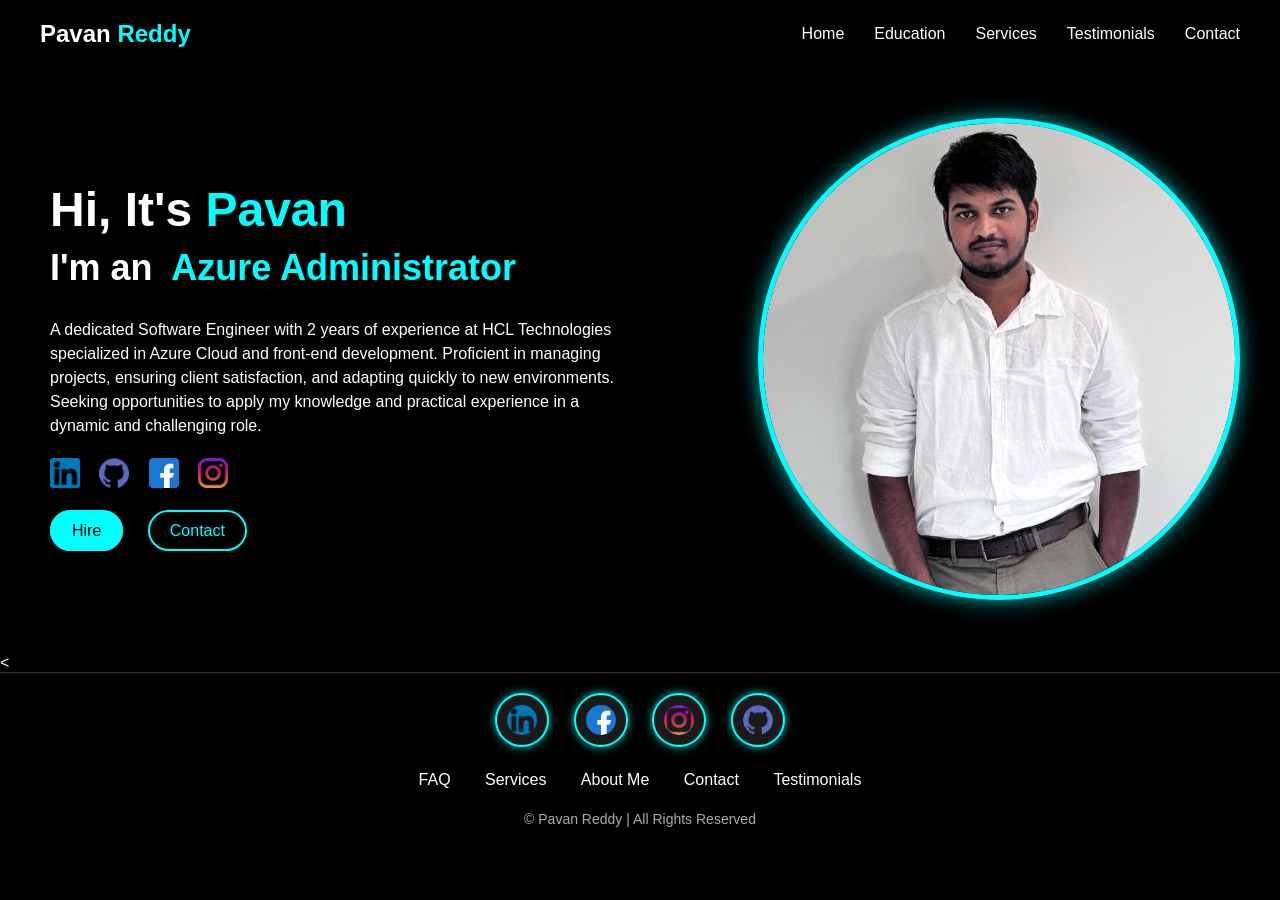
==== index.html @ 68ce3359 "index.html" ====
<!DOCTYPE html>
<html lang="en">
<head>
    <meta charset="UTF-8">
    <meta name="viewport" content="width=device-width, initial-scale=1.0">
    <title>Pavan Reddy's Portfolio</title>
    <link rel="stylesheet" href="styles.css">
</head>
<body>
    <header>
        <div class="logo">
            <h1>Pavan <span>Reddy</span></h1>
        </div>
        <nav>
            <ul>
                <li><a href="#" class="nav-link" data-target="home">Home</a></li>
                <li><a href="#" class="nav-link" data-target="education">Education</a></li>
                <li><a href="#" class="nav-link" data-target="services">Services</a></li>
                <li><a href="#" class="nav-link" data-target="testimonials">Testimonials</a></li>
                <li><a href="#" class="nav-link" data-target="contact">Contact</a></li>
            </ul>
        </nav>
    </header>

    <section id="home" class="section active">
        <div class="hero">
            <div class="content">
                <h1>Hi, It's <span>Pavan</span></h1>
                <h2>I'm an &nbsp;<span class="static-text">Azure Administrator</span><span class="typed-text"></span></h2>
                <p>A dedicated Software Engineer with 2 years of experience at HCL Technologies specialized in Azure Cloud and front-end development. 
                    Proficient in managing projects, ensuring client satisfaction, and adapting quickly to new environments. Seeking opportunities to apply my knowledge and practical experience in a dynamic and challenging role.</p>
                <div class="social-icons">
                    <a href="https://www.linkedin.com/in/pavan-reddy-5996662a0/" target="_blank"><img src="Icons/linkedin.png" alt="LinkedIn"></a>
                    <a href="https://github.com/pavanyeruva" target="_blank"><img src="Icons/github.png" alt="GitHub"></a>
                    <a href="#"><img src="Icons/facebook.png" alt="Facebook"></a>
                    <a href="#"><img src="Icons/instagram.png" alt="Instagram"></a>
                </div>
                <div class="buttons">
                    <a href="#" class="hire-btn">Hire</a>
                    <a href="#" class="contact-btn">Contact</a>
                </div>
            </div>
            <div class="profile-img">
                <img src="ProfilePic/1720093413829.jpg" alt="Profile">
            </div>
        </div>
    </section>

    <section id="education" class="section">
      <center><h2>Education</h2></center>
        <div class="timeline">
            <div class="timeline-item">
                <div class="timeline-content">
                    <h3>College</h3>
                <p>
                    Bachelor of Engineering in Computer Science. Graduated with a strong foundation in software development, algorithms, and data structures. Engaged in various projects that honed problem-solving skills and technical expertise.</p>
                    <span class="date">2021</span>
                </div>
            </div>
            <div class="timeline-item">
                <div class="timeline-content">
                    <h3>University</h3>
                    
                <p> 
                    Master of Information Systems. Currently pursuing advanced knowledge in information systems, data management, and business process modeling. Actively involved in projects related to business analysis and data-driven decision-making.
                    <span class="date">2023 - Present</span>
                </div>
            </div>
            <div class="timeline-item">
                <div class="timeline-content">
                    <h3>Internship at Conscierra</h3>
                <p>Business Analyst Intern. Gained hands-on experience in analyzing business processes, gathering requirements, and working on projects aimed at improving operational efficiency. Contributed to the development of actionable insights for business decision-making.</p>
                <span class="date">2024 - Present</span>
                </div>
            </div>
        </div>
    </section>

    
    <section id="services" class="section">
        <center><h2>Services</h2></center>
        <div class="services-grid">
            <div class="service-item">
                <h3>ICT Business Analyst</h3>
                <p>Proficient in Microsoft Power Platform, analyzing business processes, and implementing technology solutions to improve efficiency and productivity.</p>
            </div>
            <div class="service-item">
                <h3>Azure Administrator</h3>
                <p>Expertise in managing and maintaining Azure environments, ensuring security, availability, and performance of cloud resources.</p>
            </div>
            <div class="service-item">
                <h3>Microsoft 365 Administrator</h3>
                <p>Skilled in managing Microsoft 365 services, including Exchange, SharePoint, Teams, and security configurations.</p>
            </div>
            <div class="service-item">
                <h3>React JS</h3>
                <p>Experienced in building dynamic and responsive web applications using React JS, ensuring high performance and maintainability.</p>
            </div>
            
            <div class="service-item">
                <h3>Cybersecurity</h3>
                <p>Strong knowledge in cybersecurity practices, protecting systems and data from unauthorized access, attacks, and breaches.</p>
            </div>
            <div class="service-item">
                <h3>N-Able</h3>
                <p>Proficient in using N-Able for remote monitoring and management, ensuring optimal performance of IT infrastructure.</p>
            </div>
            <div class="service-item">
                <h3>Power Apps</h3>
                <p>Experienced in creating custom business applications with Power Apps, automating workflows, and enhancing productivity.</p>
            </div>
            <div class="service-item">
                <h3>RPA - Microsoft Power Automate</h3>
                <p>Specialized in automating repetitive tasks and processes using RPA tools, particularly Microsoft Power Automate.</p>
            </div>
        </div>
    </section>

    <section id="testimonials" class="section">
        <center><h2>Testimonials</h2></center>
        <div class="testimonials-grid">
            <div class="testimonial-item">
                <div class="testimonial-image">
                    <img src="TestimonialPics/Th.avif" alt="Thomas">
                </div>
                <h3>Thomas</h3>
                <p>★★★★★</p>
                <p>"Had a Great time working with you."</p>
            </div>
            <div class="testimonial-item">
                <div class="testimonial-image">
                    <img src="TestimonialPics/julia.avif" alt="Julia">
                </div>
                <h3>Julia</h3>
                <p>★★★★</p>
                <p>"All the best. Hope you will achieve all your dreams. "</p>
            </div>
            <div class="testimonial-item">
                <div class="testimonial-image">
                    <img src="TestimonialPics/Jane.jpg" alt="Jane">
                </div>
                <h3>Jane</h3>
                <p>★★★★★</p>
                <p>"Pleasure to work with you."</p>
            </div>
        </div>
    </section>
    

    <<section id="contact" class="section">
        <h2>Contact <span>Me</span></h2>
        <div class="contact-form">
            <form action="#" method="post">
                <div class="form-group">
                    <input type="text" name="name" placeholder="Full Name" required>
                </div>
                <div class="form-group">
                    <input type="email" name="email" placeholder="Email" required>
                </div>
                <div class="form-group">
                    <input type="tel" name="phone" placeholder="Phone Number" required>
                </div>
                <div class="form-group">
                    <input type="text" name="subject" placeholder="Subject" required>
                </div>
                <div class="form-group full-width">
                    <textarea name="message" placeholder="Your Message" required></textarea>
                </div>
                <div class="form-group">
                    <button type="submit" class="send-btn">Send Message</button>
                </div>
            </form>
        </div>
    </section>
    

    

    <script src="script.js"></script>
</body>
<footer>
    <div class="footer-social">
        <a href="https://www.linkedin.com/in/pavan-reddy-5996662a0/" target="_blank" rel="noopener noreferrer">
            <img src="Icons/linkedin.png" alt="LinkedIn">
        </a>
        <a href="#">
            <img src="Icons/facebook.png" alt="Facebook">
        </a>
        <a href="#">
            <img src="Icons/instagram.png" alt="Instagram">
        </a>
        <a href="#">
            <img src="Icons/github.png" alt="GitHub">
        </a>
    </div>
    <div class="footer-nav">
        <a href="#">FAQ</a>
        <a href="#">Services</a>
        <a href="#">About Me</a>
        <a href="#">Contact</a>
        <a href="#">Testimonials</a>
    </div>
    <div class="footer-copy">
        <p>&copy; Pavan Reddy | All Rights Reserved</p>
    </div>
</footer>

</html>
---- styles.css ----
body {
    margin: 0;
    font-family: Arial, sans-serif;
    background-color: #000;
    color: #fff;
}

header {
    display: flex;
    justify-content: space-between;
    align-items: center;
    padding: 20px 40px;
    background-color: #000;
}

.logo h1 {
    margin: 0;
    font-size: 24px;
    color: #fff;
}

.logo h1 span {
    color: #00FFFF; /* Light cyan color */
}

nav ul {
    list-style-type: none;
    margin: 0;
    padding: 0;
    display: flex;
}

nav ul li {
    margin-left: 30px;
}

nav ul li a {
    color: #fff;
    text-decoration: none;
    font-size: 16px;
    transition: color 0.3s ease;
}

nav ul li a:hover {
    color: #00FFFF; /* Light cyan color for hover states */
}

/* Hero Section */

.hero {
    display: flex;
    justify-content: space-between;
    align-items: center;
    padding: 50px;
}

.content {
    max-width: 50%;
}

h1 {
    font-size: 48px;
    margin: 0;
}

h1 span {
    color: #00FFFF; /* Light cyan color */
}

h2 {
    font-size: 36px;
    margin-top: 10px;
}

h2 span {
    color: #00FFFF; /* Light cyan color */
}

p {
    font-size: 16px;
    margin-top: 20px;
    line-height: 1.5;
}

.social-icons {
    margin-top: 20px;
}

.social-icons a {
    margin-right: 15px;
}

.social-icons img {
    width: 30px;
    height: 30px;
    transition: transform 0.3s ease;
}

.social-icons img:hover {
    transform: scale(1.2);
}

.buttons {
    margin-top: 30px;
}

.hire-btn, .contact-btn {
    text-decoration: none;
    padding: 10px 20px;
    border: 2px solid #00FFFF;
    border-radius: 30px;
    font-size: 16px;
    transition: all 0.3s ease;
}

.hire-btn {
    background-color: #00FFFF;
    color: #000;
    margin-right: 20px;
}

.hire-btn:hover {
    background-color: #00BFFF;
}

.contact-btn {
    background-color: transparent;
    color: #00FFFF;
}

.contact-btn:hover {
    background-color: #00FFFF;
    color: #000;
}

.profile-img {
    max-width: 40%;
    position: relative;
}

.profile-img img {
    border-radius: 50%;
    border: 5px solid #00FFFF;
    width: 100%;
    height: auto;
    box-shadow: 0 0 20px rgba(0, 255, 255, 0.7);
}

/* Section Visibility */
.section {
    display: none;
}

.section.active {
    display: block;
}

/* Timeline CSS (For Education Section) */

.education {
    padding: 50px;
    text-align: center;
}

.education h2 {
    font-size: 48px;
    margin-bottom: 50px;
    position: relative;
}

.timeline {
    position: relative;
    margin: 0 auto;
    padding: 0;
    list-style: none;
    max-width: 600px;
}

.timeline:before {
    content: '';
    position: absolute;
    top: 0;
    bottom: 0;
    width: 4px;
    background: #00FFFF; /* Light cyan line */
    left: 50%;
    margin-left: -2px;
}

.timeline-item {
    position: relative;
    margin: 0 0 50px;
}

.timeline-item:before {
    content: '';
    position: absolute;
    left: 50%;
    width: 20px;
    height: 20px;
    background: #00FFFF;
    border-radius: 50%;
    margin-left: -10px;
}

.timeline-content {
    padding: 20px;
    background: #1a1a1a;
    border-radius: 8px;
    position: relative;
    width: 45%;
    box-shadow: 0 0 10px rgba(0, 255, 255, 0.7);
}

.timeline-content:before {
    content: '';
    position: absolute;
    top: 20px;
    width: 0;
    height: 0;
    border-style: solid;
    border-width: 10px 10px 10px 0;
    border-color: transparent #1a1a1a transparent transparent;
    left: 100%;
}

.timeline-item:nth-child(odd) .timeline-content {
    left: 0;
}

.timeline-item:nth-child(even) .timeline-content {
    left: 55%;
}

.timeline-item:nth-child(even) .timeline-content:before {
    left: -10px;
    border-width: 10px 0 10px 10px;
    border-color: transparent transparent transparent #1a1a1a;
}

.timeline-content h3 {
    margin-top: 0;
    color: #00FFFF;
}

.timeline-content p {
    margin-bottom: 0;
    color: #fff;
}

.timeline-content .date {
    font-size: 14px;
    color: #aaa;
    margin-top: 10px;
    display: block;
}
/* Timeline CSS (For Education Section) */

.education {
    padding: 50px;
    text-align: center;
}

.education h2 {
    font-size: 48px;
    margin-bottom: 50px;
    position: relative;
}

.timeline {
    position: relative;
    margin: 0 auto;
    padding: 0;
    list-style: none;
    max-width: 600px;
}

.timeline:before {
    content: '';
    position: absolute;
    top: 0;
    bottom: 0;
    width: 4px;
    background: #00FFFF; /* Light cyan line */
    left: 50%;
    margin-left: -2px;
}

.timeline-item {
    position: relative;
    margin: 0 0 50px;
}

.timeline-item:before {
    content: '';
    position: absolute;
    left: 50%;
    width: 20px;
    height: 20px;
    background: #00FFFF;
    border-radius: 50%;
    margin-left: -10px;
}

.timeline-content {
    padding: 20px;
    background: #1a1a1a;
    border-radius: 8px;
    position: relative;
    width: 45%;
    box-shadow: 0 0 10px rgba(0, 255, 255, 0.7);
    transition: all 0.3s ease;
}

.timeline-content:before {
    content: '';
    position: absolute;
    top: 20px;
    width: 0;
    height: 0;
    border-style: solid;
    border-width: 10px 10px 10px 0;
    border-color: transparent #1a1a1a transparent transparent;
    left: 100%;
}

.timeline-item:nth-child(odd) .timeline-content {
    left: 0;
}

.timeline-item:nth-child(even) .timeline-content {
    left: 55%;
}

.timeline-item:nth-child(even) .timeline-content:before {
    left: -10px;
    border-width: 10px 0 10px 10px;
    border-color: transparent transparent transparent #1a1a1a;
}

.timeline-content h3 {
    margin-top: 0;
    color: #00FFFF;
}

.timeline-content p {
    margin-bottom: 0;
    color: #fff;
}

.timeline-content .date {
    font-size: 14px;
    color: #aaa;
    margin-top: 10px;
    display: block;
}

/* Hover Effect */
.timeline-content:hover {
    background: #2a2a2a;
    box-shadow: 0 0 20px rgba(0, 255, 255, 1), 0 0 30px rgba(0, 255, 255, 0.7);
    transform: translateY(-5px);
}

.timeline-content:hover h3 {
    color: #00BFFF;
}

.timeline-content:hover p {
    color: #ddd;
}

.timeline-content:hover .date {
    color: #fff;
}
/* Services Section */

.services-grid {
    display: grid;
    grid-template-columns: repeat(auto-fit, minmax(300px, 1fr));
    gap: 20px;
    padding: 50px;
    text-align: center;
}

.service-item {
    background: #00FFFF; /* Light cyan color */
    padding: 20px;
    border-radius: 8px;
    transition: background 0.3s ease, color 0.3s ease;
    box-shadow: 0 0 10px rgba(0, 255, 255, 0.7);
}

.service-item h3 {
    margin-top: 0;
    color: #000;
}

.service-item p {
    color: #000;
}

.service-item:hover {
    background: #fff;
    color: #000;
    box-shadow: 0 0 20px rgba(255, 255, 255, 1);
}

.service-item:hover h3, 
.service-item:hover p {
    color: #000;
}
/* Testimonials Section */

.testimonials-grid {
    display: grid;
    grid-template-columns: repeat(auto-fit, minmax(300px, 1fr));
    gap: 20px;
    padding: 50px;
    text-align: center;
}

.testimonial-item {
    background: #1a1a1a;
    padding: 30px;
    border-radius: 10px;
    transition: all 0.3s ease;
    box-shadow: 0 0 10px rgba(0, 255, 255, 0.7);
}

.testimonial-item:hover {
    box-shadow: 0 0 20px rgba(0, 255, 255, 1);
    transform: translateY(-5px);
    border: 2px solid #00FFFF;
}

.testimonial-image {
    margin-bottom: 20px;
    border-radius: 50%;
    overflow: hidden;
    width: 100px;
    height: 100px;
    margin-left: auto;
    margin-right: auto;
    border: 5px solid #00FFFF;
    box-shadow: 0 0 10px rgba(0, 255, 255, 0.7);
}

.testimonial-image img {
    width: 100%;
    height: auto;
    display: block;
    border-radius: 50%;
}

.testimonial-item h3 {
    margin-top: 10px;
    margin-bottom: 10px;
    color: #fff;
}

.testimonial-item p {
    color: #aaa;
    margin-bottom: 0;
}

.testimonial-item p:first-of-type {
    font-size: 24px;
    color: #FFD700;
    margin: 10px 0;
}
/* Contact Section */

#contact {
    padding: 50px;
    text-align: center;
}

#contact h2 {
    font-size: 48px;
    margin-bottom: 40px;
    color: #fff;
}

#contact h2 span {
    color: #00FFFF; /* Light cyan color */
}

.contact-form {
    max-width: 800px;
    margin: 0 auto;
}

.form-group {
    margin-bottom: 20px;
}

.form-group input,
.form-group textarea {
    width: 100%;
    padding: 15px;
    border: 2px solid #00FFFF;
    border-radius: 8px;
    background: #000;
    color: #fff;
    font-size: 16px;
    outline: none;
    transition: all 0.3s ease;
}

.form-group input::placeholder,
.form-group textarea::placeholder {
    color: #aaa;
}

.form-group input:focus,
.form-group textarea:focus {
    border-color: #00BFFF; /* Slightly darker cyan on focus */
    box-shadow: 0 0 10px rgba(0, 191, 255, 0.7);
}

.form-group.full-width textarea {
    height: 150px;
    resize: none;
}

.send-btn {
    padding: 15px 30px;
    background: #00FFFF;
    border: none;
    border-radius: 30px;
    color: #000;
    font-size: 18px;
    cursor: pointer;
    transition: all 0.3s ease;
    box-shadow: 0 0 10px rgba(0, 255, 255, 0.7);
}

.send-btn:hover {
    background: #00BFFF;
    box-shadow: 0 0 20px rgba(0, 191, 255, 1);
}
/* Footer Section */

footer {
    background-color: #000;
    padding: 20px;
    text-align: center;
    color: #fff;
    border-top: 1px solid #333;
}

.footer-social {
    margin-bottom: 20px;
}

.footer-social a {
    margin: 0 10px;
    display: inline-block;
    transition: transform 0.3s ease;
}

.footer-social a img {
    width: 30px;
    height: 30px;
    border-radius: 50%;
    background-color: #1a1a1a;
    padding: 10px;
    border: 2px solid #00FFFF;
    box-shadow: 0 0 10px rgba(0, 255, 255, 0.7);
    transition: background-color 0.3s ease, box-shadow 0.3s ease;
}

.footer-social a:hover img {
    transform: scale(1.1);
    background-color: #00FFFF;
    box-shadow: 0 0 20px rgba(0, 255, 255, 1);
}

.footer-nav {
    margin-bottom: 20px;
}

.footer-nav a {
    margin: 0 15px;
    color: #fff;
    text-decoration: none;
    font-size: 16px;
    transition: color 0.3s ease;
}

.footer-nav a:hover {
    color: #00FFFF;
}

.footer-copy p {
    margin: 0;
    font-size: 14px;
    color: #aaa;
}
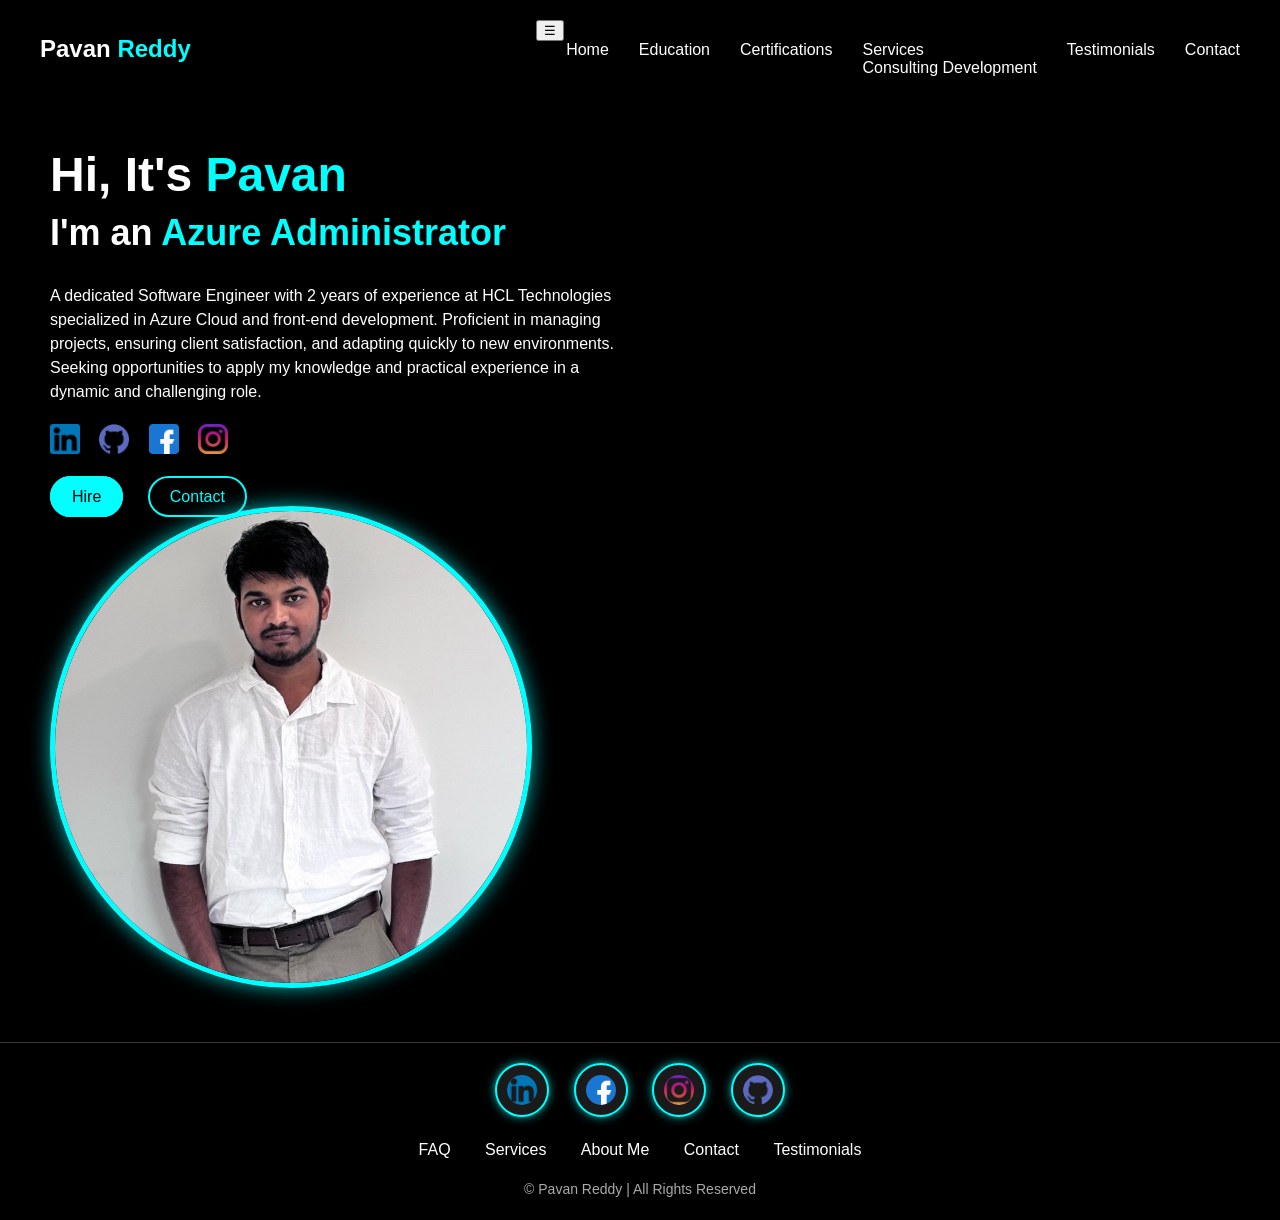
==== commit 341686a5: "index.html" ====
--- a/index.html
+++ b/index.html
@@ -3,80 +3,132 @@
 <head>
     <meta charset="UTF-8">
     <meta name="viewport" content="width=device-width, initial-scale=1.0">
+    <meta name="description" content="Portfolio of Pavan Reddy, an Azure Administrator with expertise in cloud and front-end development.">
+<meta name="keywords" content="Azure Administrator, Software Engineer, Portfolio, Front-end Development">
+
     <title>Pavan Reddy's Portfolio</title>
     <link rel="stylesheet" href="styles.css">
 </head>
+
+    <!-- Header Section -->
+<header>
+    <div class="logo">
+        <h1>Pavan <span>Reddy</span></h1>
+    </div>
+    <nav>
+        <button class="navbar-toggler">☰</button> <!-- Hamburger icon for mobile -->
+        <ul class="nav-list">
+            <li><a href="#home">Home</a></li>
+            <li class="dropdown">
+                <a href="#education" class="dropbtn">Education</a>
+            </li>
+            <li><a href="#certifications">Certifications</a></li>
+
+            <li class="dropdown">
+                <a href="#services" class="dropbtn">Services</a>
+                <div class="dropdown-content">
+                    <a href="#consulting">Consulting</a>
+                    <a href="#development">Development</a>
+                </div>
+            </li>
+            <li><a href="#testimonials">Testimonials</a></li>
+            <li><a href="#contact">Contact</a></li>
+        </ul>
+    </nav>
+</header>
+
 <body>
-    <header>
-        <div class="logo">
-            <h1>Pavan <span>Reddy</span></h1>
-        </div>
-        <nav>
-            <ul>
-                <li><a href="#" class="nav-link" data-target="home">Home</a></li>
-                <li><a href="#" class="nav-link" data-target="education">Education</a></li>
-                <li><a href="#" class="nav-link" data-target="services">Services</a></li>
-                <li><a href="#" class="nav-link" data-target="testimonials">Testimonials</a></li>
-                <li><a href="#" class="nav-link" data-target="contact">Contact</a></li>
-            </ul>
-        </nav>
-    </header>
-
-    <section id="home" class="section active">
-        <div class="hero">
-            <div class="content">
-                <h1>Hi, It's <span>Pavan</span></h1>
-                <h2>I'm an &nbsp;<span class="static-text">Azure Administrator</span><span class="typed-text"></span></h2>
-                <p>A dedicated Software Engineer with 2 years of experience at HCL Technologies specialized in Azure Cloud and front-end development. 
-                    Proficient in managing projects, ensuring client satisfaction, and adapting quickly to new environments. Seeking opportunities to apply my knowledge and practical experience in a dynamic and challenging role.</p>
-                <div class="social-icons">
-                    <a href="https://www.linkedin.com/in/pavan-reddy-5996662a0/" target="_blank"><img src="Icons/linkedin.png" alt="LinkedIn"></a>
-                    <a href="https://github.com/pavanyeruva" target="_blank"><img src="Icons/github.png" alt="GitHub"></a>
-                    <a href="#"><img src="Icons/facebook.png" alt="Facebook"></a>
-                    <a href="#"><img src="Icons/instagram.png" alt="Instagram"></a>
-                </div>
-                <div class="buttons">
-                    <a href="#" class="hire-btn">Hire</a>
-                    <a href="#" class="contact-btn">Contact</a>
-                </div>
-            </div>
-            <div class="profile-img">
-                <img src="ProfilePic/1720093413829.jpg" alt="Profile">
-            </div>
-        </div>
-    </section>
-
-    <section id="education" class="section">
-      <center><h2>Education</h2></center>
+    <!-- Hero Section -->
+    <section id="home" class="section active hero">
+        <div class="content">
+            <h1>Hi, It's <span>Pavan</span></h1>
+            <h2>I'm an&nbsp;<span class="static-text">Azure Administrator</span><span class="typed-text"></span></h2>
+            <p>A dedicated Software Engineer with 2 years of experience at HCL Technologies specialized in Azure Cloud and front-end development. 
+               Proficient in managing projects, ensuring client satisfaction, and adapting quickly to new environments. Seeking opportunities to apply my knowledge and practical experience in a dynamic and challenging role.
+            </p>
+            <div class="social-icons">
+                <a href="https://www.linkedin.com/in/pavan-reddy-5996662a0/" target="_blank"><img src="Icons/linkedin.png" alt="LinkedIn"></a>
+                <a href="https://github.com/pavanyeruva" target="_blank"><img src="Icons/github.png" alt="GitHub"></a>
+                <a href="#"><img src="Icons/facebook.png" alt="Facebook"></a>
+                <a href="#"><img src="Icons/instagram.png" alt="Instagram"></a>
+            </div>
+            <div class="buttons">
+                <a href="#" class="hire-btn">Hire</a>
+                <a href="#contact" class="contact-btn">Contact</a>
+            </div>
+        </div>
+        <div class="profile-img">
+            <img src="ProfilePic/1720093413829.jpg" alt="Profile Picture of Pavan Reddy">
+        </div>
+    </section>
+
+
+<!-- Education Section -->
+<section id="education" class="section">
+    <div class="container">
+        <h2 class="section-title">Education</h2>
         <div class="timeline">
             <div class="timeline-item">
+                <div class="timeline-icon"></div>
                 <div class="timeline-content">
                     <h3>College</h3>
-                <p>
-                    Bachelor of Engineering in Computer Science. Graduated with a strong foundation in software development, algorithms, and data structures. Engaged in various projects that honed problem-solving skills and technical expertise.</p>
+                    <p>Bachelor of Engineering in Computer Science. Graduated with a strong foundation in software development, algorithms, and data structures. Engaged in various projects that honed problem-solving skills and technical expertise.</p>
                     <span class="date">2021</span>
                 </div>
             </div>
             <div class="timeline-item">
+                <div class="timeline-icon"></div>
                 <div class="timeline-content">
                     <h3>University</h3>
-                    
-                <p> 
-                    Master of Information Systems. Currently pursuing advanced knowledge in information systems, data management, and business process modeling. Actively involved in projects related to business analysis and data-driven decision-making.
+                    <p>Master of Information Systems. Currently pursuing advanced knowledge in information systems, data management, and business process modeling. Actively involved in projects related to business analysis and data-driven decision-making.</p>
                     <span class="date">2023 - Present</span>
                 </div>
             </div>
             <div class="timeline-item">
+                <div class="timeline-icon"></div>
                 <div class="timeline-content">
                     <h3>Internship at Conscierra</h3>
-                <p>Business Analyst Intern. Gained hands-on experience in analyzing business processes, gathering requirements, and working on projects aimed at improving operational efficiency. Contributed to the development of actionable insights for business decision-making.</p>
-                <span class="date">2024 - Present</span>
-                </div>
-            </div>
-        </div>
-    </section>
-
-    
+                    <p>Business Analyst Intern. Gained hands-on experience in analyzing business processes, gathering requirements, and working on projects aimed at improving operational efficiency. Contributed to the development of actionable insights for business decision-making.</p>
+                    <span class="date">2024 - Present</span>
+                </div>
+            </div>
+        </div>
+    </div>
+</section>
+
+    <!-- Certifications Section -->
+<section id="certifications" class="section">
+    <div class="container">
+        <h2 class="section-title">Certifications</h2>
+        <div class="certifications-grid">
+            <div class="certification-item">
+                <h3>AWS Fundamentals</h3>
+                <p>Completed in 2020. A comprehensive understanding of AWS services, cloud architecture, and deployment.</p>
+            </div>
+            <div class="certification-item">
+                <h3>Responsive Web Design</h3>
+                <p>Certified by freeCodeCamp. Gained skills in creating responsive and mobile-first web applications. <a href="https://www.freecodecamp.org/certification/pavan/responsive-web-design" target="_blank">View Certificate</a></p>
+
+            </div>
+            <div class="certification-item">
+                <h3>Introduction to Microsoft Azure Cloud Services</h3>
+                <p>Certified by Microsoft. Acquired knowledge of Azure cloud services and deployment strategies.</p>
+            </div>
+            <div class="certification-item">
+                <h3>Introduction to Microsoft Power Platform</h3>
+                <p>Completed on Coursera. Learned the fundamentals of Power Platform, including Power Apps and Power Automate.</p>
+            </div>
+            <div class="certification-item">
+                <h3>Cybersecurity Course</h3>
+                <p>Ongoing. Aiming to enhance skills in protecting systems and data from security threats.</p>
+            </div>
+        </div>
+    </div>
+</section>
+
+
+
+    <!-- Services Section -->
     <section id="services" class="section">
         <center><h2>Services</h2></center>
         <div class="services-grid">
@@ -96,7 +148,6 @@
                 <h3>React JS</h3>
                 <p>Experienced in building dynamic and responsive web applications using React JS, ensuring high performance and maintainability.</p>
             </div>
-            
             <div class="service-item">
                 <h3>Cybersecurity</h3>
                 <p>Strong knowledge in cybersecurity practices, protecting systems and data from unauthorized access, attacks, and breaches.</p>
@@ -116,12 +167,13 @@
         </div>
     </section>
 
+    <!-- Testimonials Section -->
     <section id="testimonials" class="section">
         <center><h2>Testimonials</h2></center>
         <div class="testimonials-grid">
             <div class="testimonial-item">
                 <div class="testimonial-image">
-                    <img src="TestimonialPics/Th.avif" alt="Thomas">
+                    <img src="Testimonials/Th.avif" alt="Testimonial from Thomas">
                 </div>
                 <h3>Thomas</h3>
                 <p>★★★★★</p>
@@ -129,15 +181,15 @@
             </div>
             <div class="testimonial-item">
                 <div class="testimonial-image">
-                    <img src="TestimonialPics/julia.avif" alt="Julia">
+                    <img src="Testimonials/julia.avif" alt="Testimonial from Julia">
                 </div>
                 <h3>Julia</h3>
                 <p>★★★★</p>
-                <p>"All the best. Hope you will achieve all your dreams. "</p>
+                <p>"All the best. Hope you will achieve all your dreams."</p>
             </div>
             <div class="testimonial-item">
                 <div class="testimonial-image">
-                    <img src="TestimonialPics/Jane.jpg" alt="Jane">
+                    <img src="Testimonials/Jane.jpg" alt="Testimonial from Jane">
                 </div>
                 <h3>Jane</h3>
                 <p>★★★★★</p>
@@ -145,64 +197,87 @@
             </div>
         </div>
     </section>
-    
-
-    <<section id="contact" class="section">
-        <h2>Contact <span>Me</span></h2>
-        <div class="contact-form">
-            <form action="#" method="post">
-                <div class="form-group">
-                    <input type="text" name="name" placeholder="Full Name" required>
-                </div>
-                <div class="form-group">
-                    <input type="email" name="email" placeholder="Email" required>
-                </div>
-                <div class="form-group">
-                    <input type="tel" name="phone" placeholder="Phone Number" required>
-                </div>
-                <div class="form-group">
-                    <input type="text" name="subject" placeholder="Subject" required>
-                </div>
-                <div class="form-group full-width">
-                    <textarea name="message" placeholder="Your Message" required></textarea>
-                </div>
-                <div class="form-group">
-                    <button type="submit" class="send-btn">Send Message</button>
-                </div>
-            </form>
-        </div>
-    </section>
-    
-
-    
+
+    <!-- Mentor Section -->
+<section id="mentor" class="section">
+    <div class="container">
+        <h2 class="section-title">Mentor Appreciation</h2>
+        <div class="mentor-content">
+            <div class="mentor-img">
+                <img src="Testimonials/Image.jpg" alt="Picture of Pavan Reddy and Van">
+            </div>
+            <div class="mentor-text">
+                <p>Working under Van's guidance has been an incredible experience. His wisdom, leadership, and unwavering support have been pivotal in shaping my journey. Van has not only been a mentor but a true inspiration, constantly encouraging me to strive for excellence. I'm grateful for his guidance and the invaluable lessons he has imparted, which will stay with me throughout my career.</p>
+            </div>
+        </div>
+    </div>
+</section>
+
+
+     <!-- Contact Section -->
+     <section id="contact" class="section">
+        <div class="container">
+            <h2>Contact <span>Me</span></h2>
+            <div class="contact-form">
+                <form action="#" method="post">
+                    <div class="input-group">
+                        <input type="text" name="name" id="name" aria-label="Full Name" required>
+
+                        <label for="name">Full Name</label>
+                    </div>
+                    <div class="input-group">
+                        <input type="email" name="email" id="email" required>
+                        <label for="email">Email</label>
+                    </div>
+                    <div class="input-group">
+                        <input type="tel" name="phone" id="phone" required>
+                        <label for="phone">Phone Number</label>
+                    </div>
+                    <div class="input-group">
+                        <input type="text" name="subject" id="subject" required>
+                        <label for="subject">Subject</label>
+                    </div>
+                    <div class="input-group full-width">
+                        <textarea name="message" id="message" required></textarea>
+                        <label for="message">Your Message</label>
+                    </div>
+                    <div class="btn-wrapper">
+                        <button type="submit" class="send-btn">Send Message</button>
+                    </div>
+                </form>
+            </div>
+        </div>
+    </section>
+
+
+    <!-- Footer Section -->
+    <footer>
+        <div class="footer-social">
+            <a href="https://www.linkedin.com/in/pavan-reddy-5996662a0/" target="_blank" rel="noopener noreferrer">
+                <img src="Icons/linkedin.png" alt="LinkedIn">
+            </a>
+            <a href="#">
+                <img src="Icons/facebook.png" alt="Facebook">
+            </a>
+            <a href="#">
+                <img src="Icons/instagram.png" alt="Instagram">
+            </a>
+            <a href="#">
+                <img src="Icons/github.png" alt="GitHub">
+            </a>
+        </div>
+        <div class="footer-nav">
+            <a href="#">FAQ</a>
+            <a href="#services">Services</a>
+            <a href="#home">About Me</a>
+            <a href="#contact">Contact</a>
+            <a href="#testimonials">Testimonials</a>
+        </div>
+        <div class="footer-copy">
+            <p>&copy; Pavan Reddy | All Rights Reserved</p>
+        </div>
+    </footer>
 
     <script src="script.js"></script>
 </body>
-<footer>
-    <div class="footer-social">
-        <a href="https://www.linkedin.com/in/pavan-reddy-5996662a0/" target="_blank" rel="noopener noreferrer">
-            <img src="Icons/linkedin.png" alt="LinkedIn">
-        </a>
-        <a href="#">
-            <img src="Icons/facebook.png" alt="Facebook">
-        </a>
-        <a href="#">
-            <img src="Icons/instagram.png" alt="Instagram">
-        </a>
-        <a href="#">
-            <img src="Icons/github.png" alt="GitHub">
-        </a>
-    </div>
-    <div class="footer-nav">
-        <a href="#">FAQ</a>
-        <a href="#">Services</a>
-        <a href="#">About Me</a>
-        <a href="#">Contact</a>
-        <a href="#">Testimonials</a>
-    </div>
-    <div class="footer-copy">
-        <p>&copy; Pavan Reddy | All Rights Reserved</p>
-    </div>
-</footer>
-
 </html>
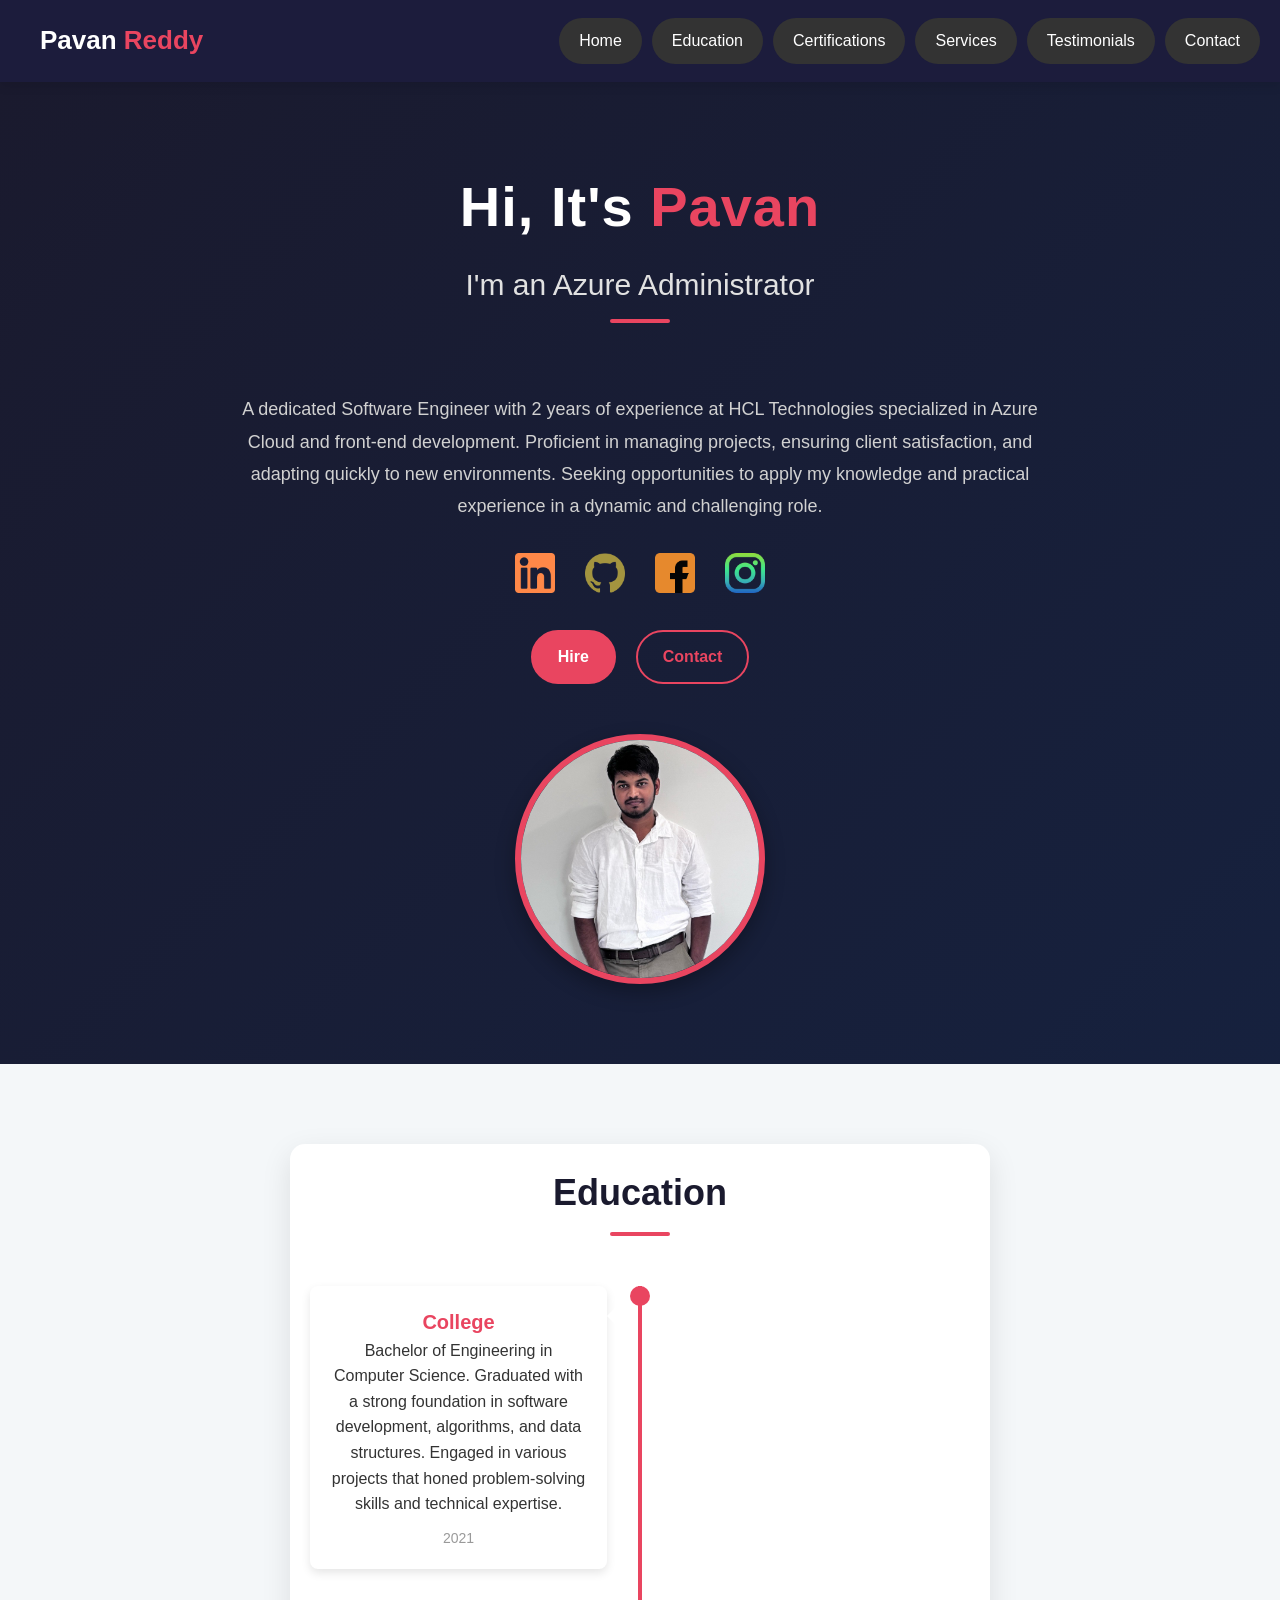
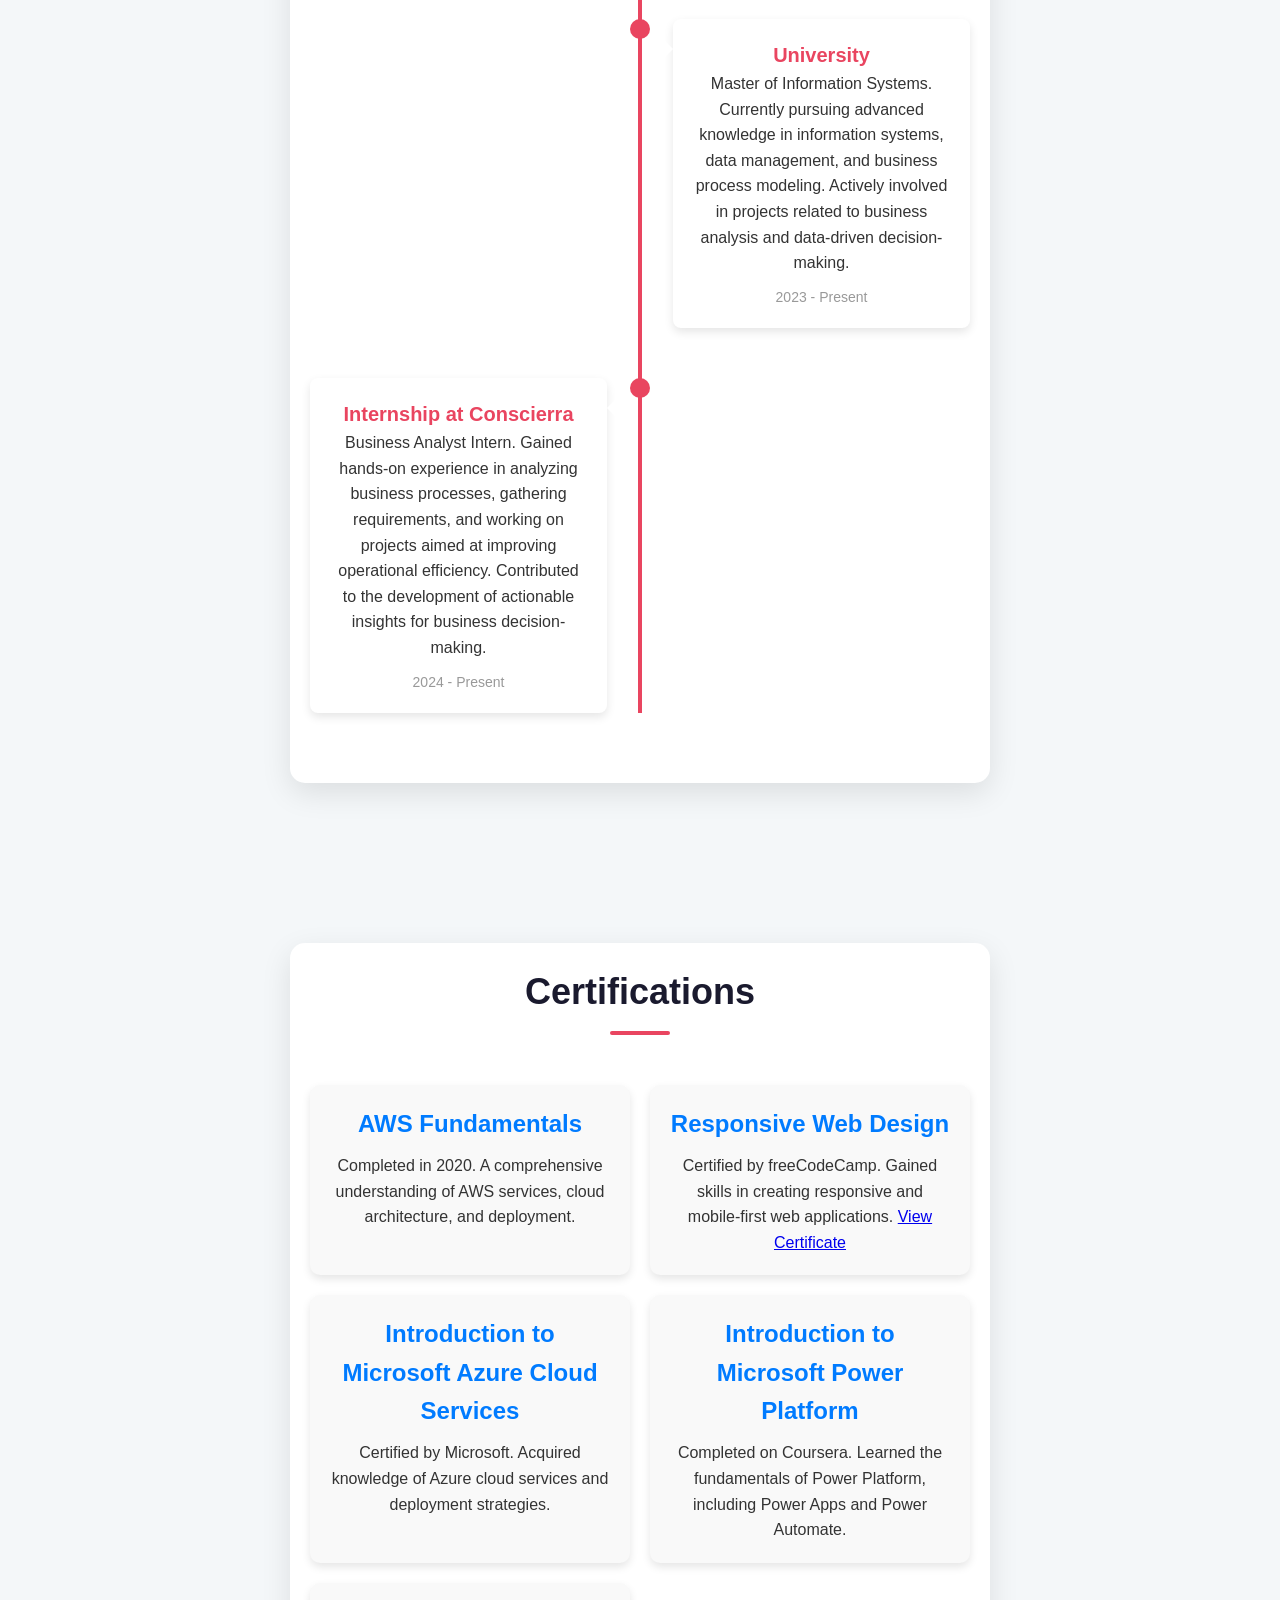
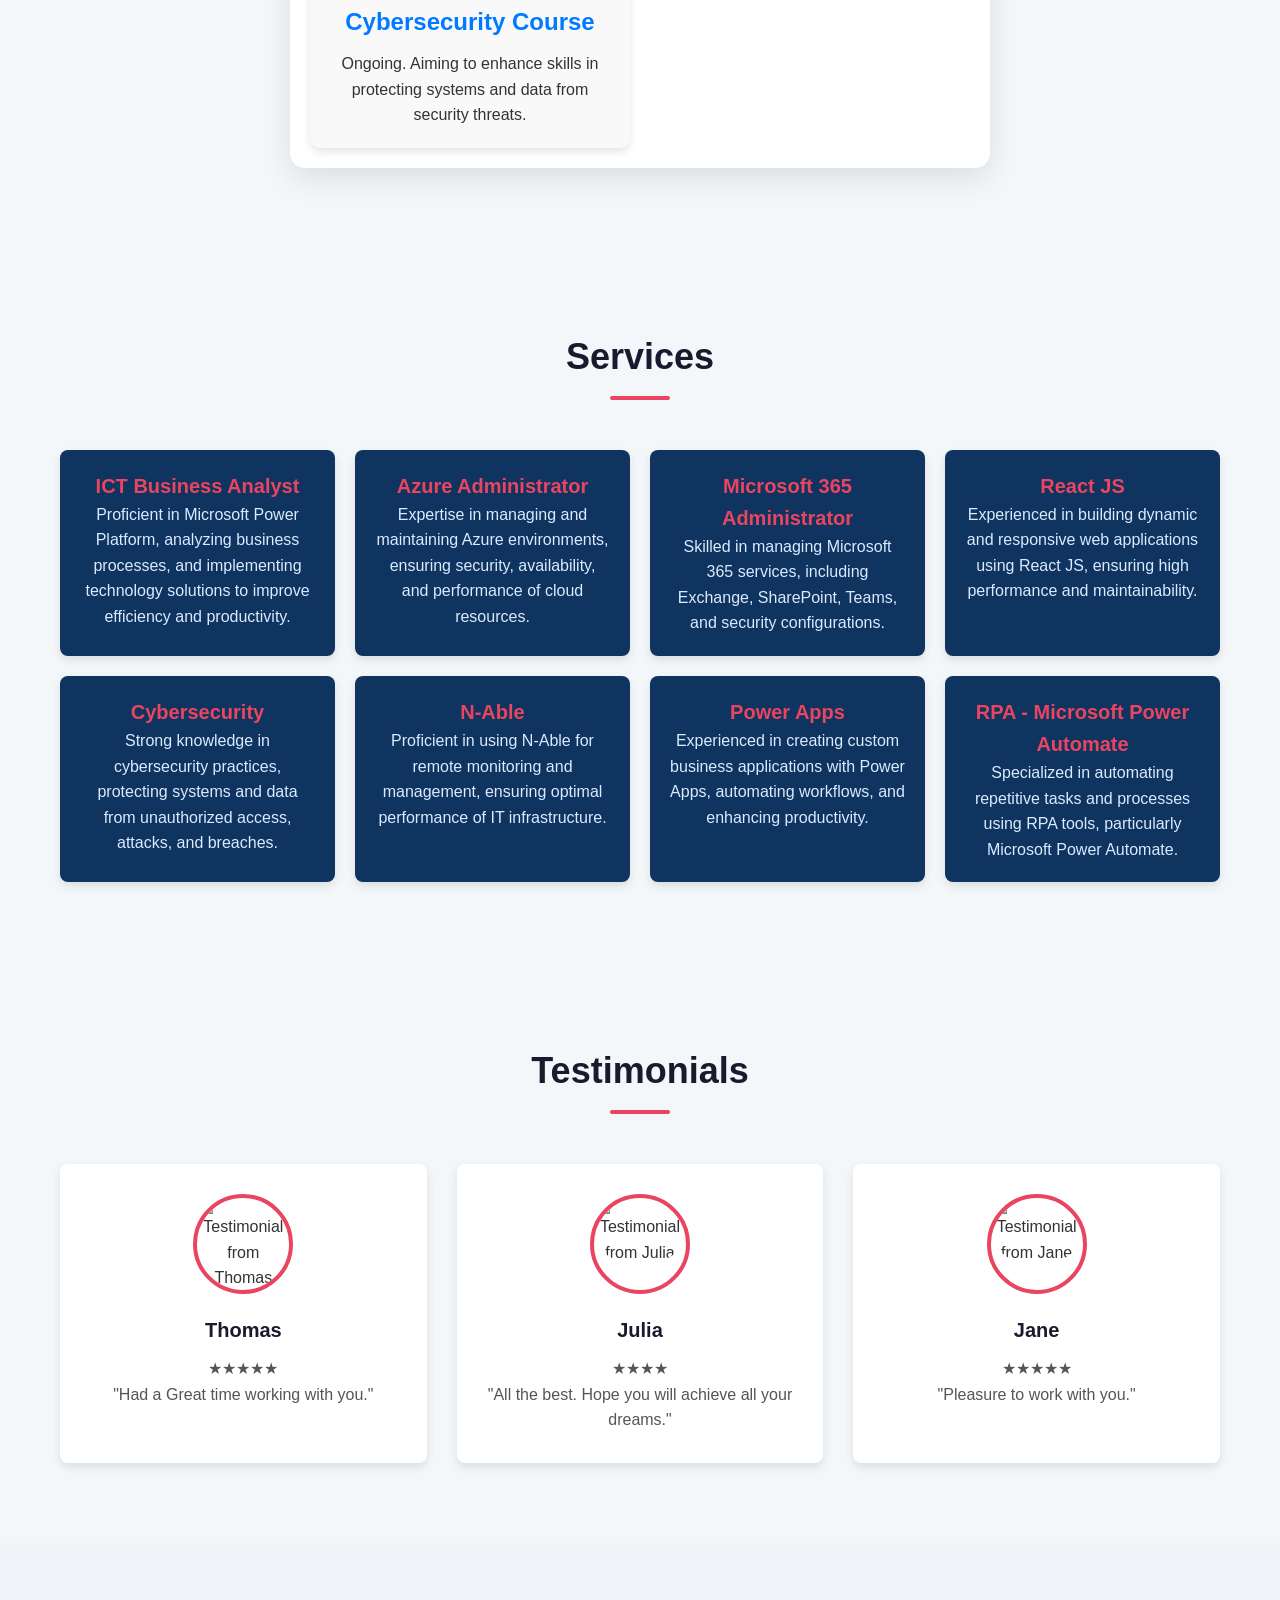
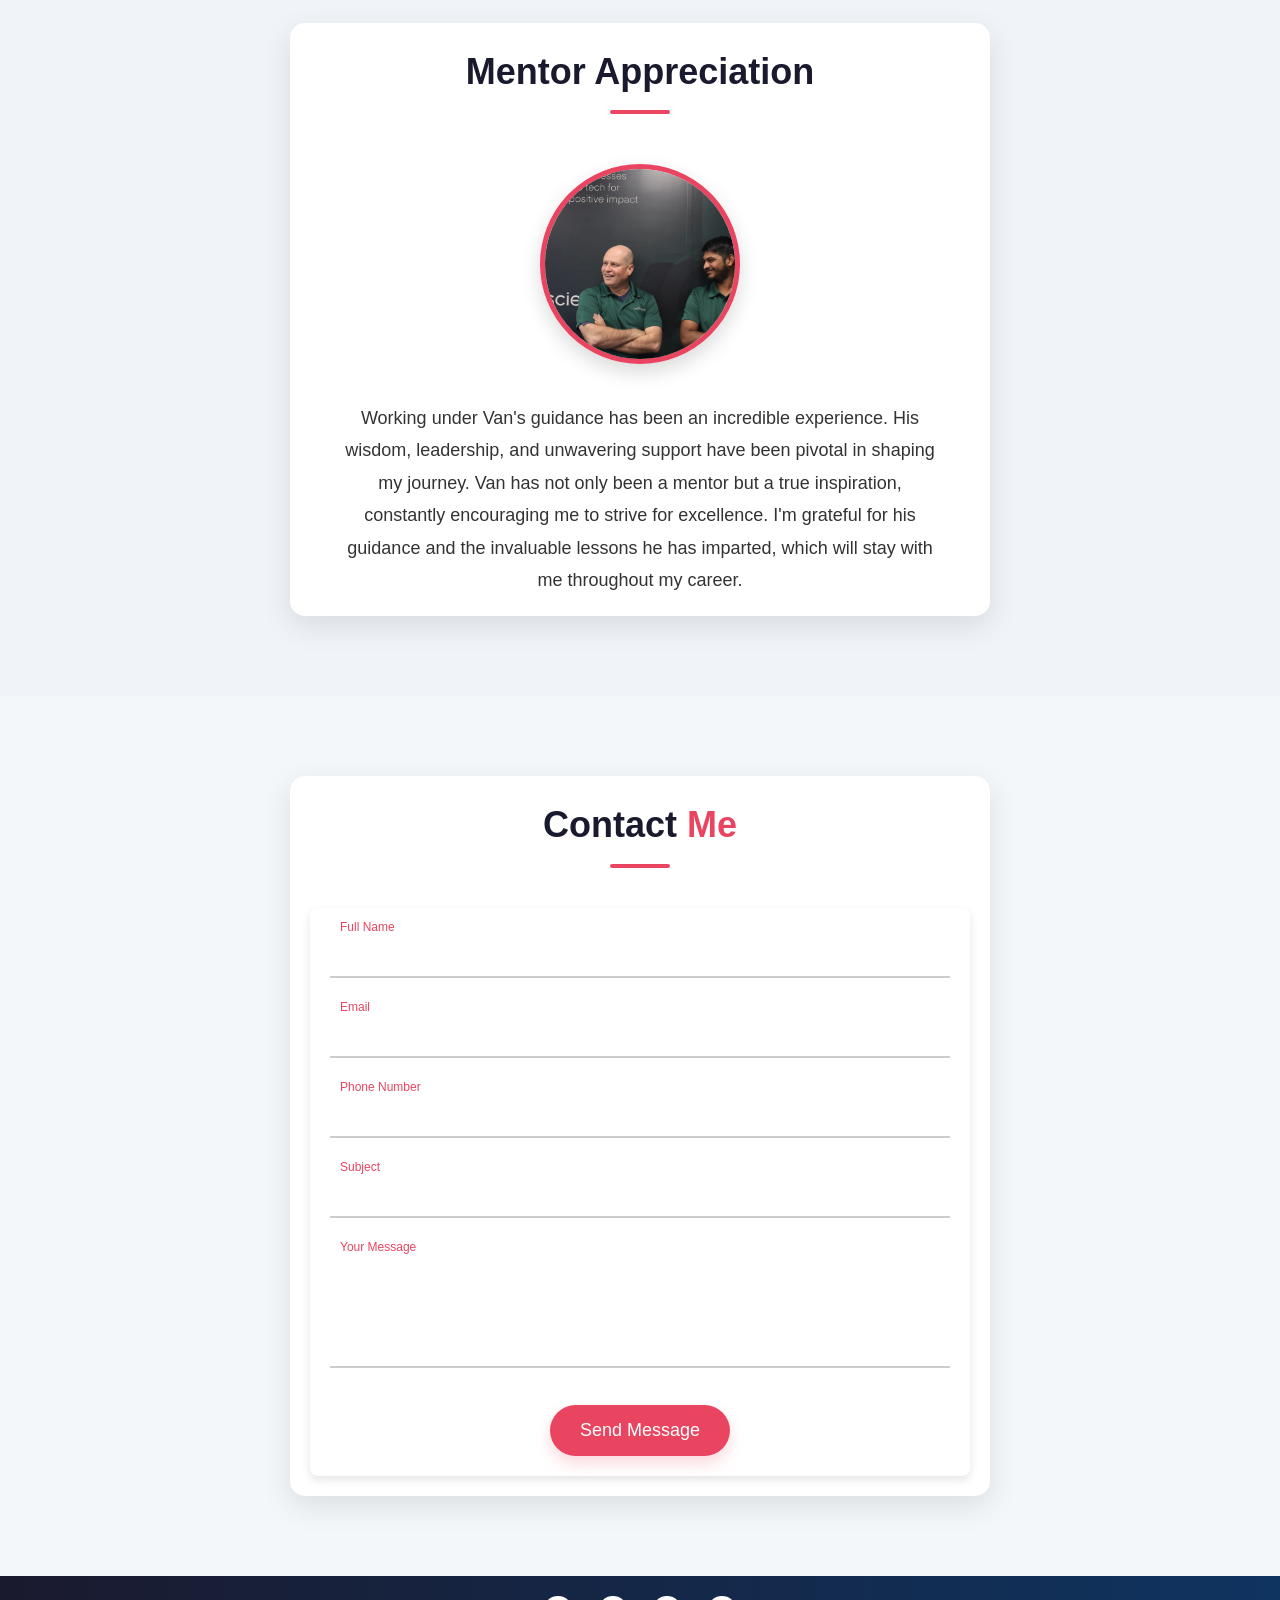
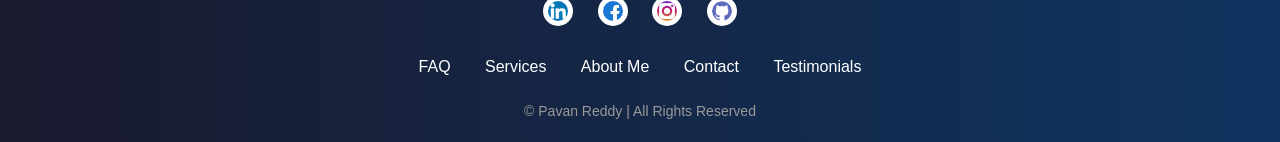
==== commit 6628e2ec: "index.html" ====
--- a/index.html
+++ b/index.html
@@ -204,7 +204,7 @@
         <h2 class="section-title">Mentor Appreciation</h2>
         <div class="mentor-content">
             <div class="mentor-img">
-                <img src="Testimonials/Image.jpg" alt="Picture of Pavan Reddy and Van">
+                <img src="TestimonialPics/Image.jpg" alt="Picture of Pavan Reddy and Van">
             </div>
             <div class="mentor-text">
                 <p>Working under Van's guidance has been an incredible experience. His wisdom, leadership, and unwavering support have been pivotal in shaping my journey. Van has not only been a mentor but a true inspiration, constantly encouraging me to strive for excellence. I'm grateful for his guidance and the invaluable lessons he has imparted, which will stay with me throughout my career.</p>
--- a/styles.css
+++ b/styles.css
@@ -1,33 +1,43 @@
+/* General Body Styles */
 body {
     margin: 0;
-    font-family: Arial, sans-serif;
-    background-color: #000;
-    color: #fff;
-}
-
+    padding: 0;
+    font-family: 'Montserrat', sans-serif;
+    background-color: #f0f4f8;
+    color: #333;
+    line-height: 1.6;
+    overflow-x: hidden;
+}
+
+/* Header */
 header {
     display: flex;
     justify-content: space-between;
     align-items: center;
-    padding: 20px 40px;
-    background-color: #000;
-}
-
-.logo h1 {
+    padding: 15px 40px;
+    background-color: #1a1a2e;
+    position: sticky;
+    top: 0;
+    z-index: 1000;
+    box-shadow: 0 4px 10px rgba(0, 0, 0, 0.1);
+}
+
+header .logo h1 {
     margin: 0;
-    font-size: 24px;
-    color: #fff;
-}
-
-.logo h1 span {
-    color: #00FFFF; /* Light cyan color */
+    font-size: 26px;
+    color: #fff;
+    font-weight: 700;
+}
+
+header .logo h1 span {
+    color: #e94560;
 }
 
 nav ul {
-    list-style-type: none;
+    list-style: none;
+    display: flex;
     margin: 0;
     padding: 0;
-    display: flex;
 }
 
 nav ul li {
@@ -38,142 +48,186 @@
     color: #fff;
     text-decoration: none;
     font-size: 16px;
-    transition: color 0.3s ease;
+    font-weight: 500;
+    padding: 8px 12px;
+    transition: background-color 0.3s ease, color 0.3s ease;
 }
 
 nav ul li a:hover {
-    color: #00FFFF; /* Light cyan color for hover states */
+    background-color: #e94560;
+    color: #fff;
+    border-radius: 4px;
 }
 
 /* Hero Section */
-
 .hero {
     display: flex;
-    justify-content: space-between;
+    flex-direction: column;
     align-items: center;
-    padding: 50px;
-}
-
-.content {
-    max-width: 50%;
-}
-
-h1 {
-    font-size: 48px;
+    justify-content: center;
+    padding: 120px 20px;
+    background: linear-gradient(135deg, #1a1a2e, #16213e);
+    color: #fff;
+    min-height: 100vh;
+    text-align: center;
+    position: relative;
+}
+
+.hero .content {
+    max-width: 800px;
+    text-align: center;
+}
+
+.hero .content h1 {
+    font-size: 56px;
     margin: 0;
-}
-
-h1 span {
-    color: #00FFFF; /* Light cyan color */
-}
-
-h2 {
+    color: #fff;
+    font-weight: 700;
+    letter-spacing: 1px;
+    animation: fadeInDown 1s ease-in-out;
+}
+
+.hero .content h1 span {
+    color: #e94560;
+}
+
+/* Remove Typing Animation for Azure Administrator */
+.hero .content h2 {
+    font-size: 30px;
+    margin-top: 10px;
+    color: #e1e1e1;
+    font-weight: 300;
+}
+
+/* Paragraph in Hero Section */
+.hero .content p {
+    font-size: 18px;
+    margin-top: 20px;
+    line-height: 1.8;
+    color: #d1d1d1;
+    animation: fadeInDown 1s ease-in-out 1s;
+}
+
+/* Social Icons in Hero Section */
+.hero .social-icons {
+    margin-top: 30px;
+    display: flex;
+    justify-content: center;
+    gap: 30px;
+    animation: fadeInUp 1s ease-in-out 2s;
+}
+
+.hero .social-icons a {
+    display: inline-block;
+    transition: transform 0.3s ease;
+}
+
+.hero .social-icons img {
+    width: 40px;
+    height: 40px;
+    transition: transform 0.3s ease;
+    filter: invert(1);
+}
+
+.hero .social-icons a:hover img {
+    transform: scale(1.2) rotate(10deg);
+}
+
+/* Buttons in Hero Section */
+.hero .buttons {
+    margin-top: 30px;
+    display: flex;
+    justify-content: center;
+    gap: 20px;
+    animation: fadeInUp 1s ease-in-out 1.5s;
+}
+
+.hero .buttons a {
+    text-decoration: none;
+    padding: 12px 25px;
+    border-radius: 50px;
+    font-size: 16px;
+    font-weight: 600;
+    transition: background-color 0.3s ease, color 0.3s ease;
+}
+
+.hero .hire-btn {
+    background-color: #e94560;
+    color: #fff;
+    border: 2px solid #e94560;
+}
+
+.hero .hire-btn:hover {
+    background-color: #fff;
+    color: #e94560;
+}
+
+.hero .contact-btn {
+    background-color: transparent;
+    color: #fff;
+    border: 2px solid #e94560;
+}
+
+.hero .contact-btn:hover {
+    background-color: #e94560;
+    color: #fff;
+}
+
+/* Profile Image */
+.hero .profile-img {
+    margin-top: 50px;
+    animation: fadeInUp 1s ease-in-out 2s;
+    display: flex;
+    justify-content: center;
+}
+
+.hero .profile-img img {
+    width: 250px;
+    height: 250px;
+    border-radius: 50%;
+    border: 6px solid #e94560;
+    box-shadow: 0 8px 20px rgba(0, 0, 0, 0.3);
+    transition: transform 0.3s ease;
+}
+
+.hero .profile-img img:hover {
+    transform: scale(1.1) rotate(-5deg);
+}
+
+/* Section Styling */
+.section {
+    padding: 80px 20px;
+    background-color: #f4f7f9;
+    text-align: center;
+}
+
+.section h2 {
     font-size: 36px;
-    margin-top: 10px;
-}
-
-h2 span {
-    color: #00FFFF; /* Light cyan color */
-}
-
-p {
-    font-size: 16px;
-    margin-top: 20px;
-    line-height: 1.5;
-}
-
-.social-icons {
-    margin-top: 20px;
-}
-
-.social-icons a {
-    margin-right: 15px;
-}
-
-.social-icons img {
-    width: 30px;
-    height: 30px;
-    transition: transform 0.3s ease;
-}
-
-.social-icons img:hover {
-    transform: scale(1.2);
-}
-
-.buttons {
-    margin-top: 30px;
-}
-
-.hire-btn, .contact-btn {
-    text-decoration: none;
-    padding: 10px 20px;
-    border: 2px solid #00FFFF;
-    border-radius: 30px;
-    font-size: 16px;
-    transition: all 0.3s ease;
-}
-
-.hire-btn {
-    background-color: #00FFFF;
-    color: #000;
-    margin-right: 20px;
-}
-
-.hire-btn:hover {
-    background-color: #00BFFF;
-}
-
-.contact-btn {
-    background-color: transparent;
-    color: #00FFFF;
-}
-
-.contact-btn:hover {
-    background-color: #00FFFF;
-    color: #000;
-}
-
-.profile-img {
-    max-width: 40%;
+    color: #1a1a2e;
     position: relative;
-}
-
-.profile-img img {
-    border-radius: 50%;
-    border: 5px solid #00FFFF;
-    width: 100%;
-    height: auto;
-    box-shadow: 0 0 20px rgba(0, 255, 255, 0.7);
-}
-
-/* Section Visibility */
-.section {
-    display: none;
-}
-
-.section.active {
+    display: inline-block;
+    margin-bottom: 50px;
+    animation: fadeIn 1s ease-in-out;
+}
+
+.section h2::after {
+    content: '';
     display: block;
-}
-
-/* Timeline CSS (For Education Section) */
-
-.education {
-    padding: 50px;
-    text-align: center;
-}
-
-.education h2 {
-    font-size: 48px;
-    margin-bottom: 50px;
-    position: relative;
-}
-
+    width: 60px;
+    height: 4px;
+    background-color: #e94560;
+    margin: 10px auto 0;
+    border-radius: 2px;
+}
+
+/* Timeline Styling */
 .timeline {
     position: relative;
     margin: 0 auto;
     padding: 0;
     list-style: none;
-    max-width: 600px;
+    max-width: 800px;
+    animation: fadeIn 1s ease-in-out 0.5s;
 }
 
 .timeline:before {
@@ -182,14 +236,14 @@
     top: 0;
     bottom: 0;
     width: 4px;
-    background: #00FFFF; /* Light cyan line */
+    background: #e94560;
     left: 50%;
-    margin-left: -2px;
+    transform: translateX(-50%);
 }
 
 .timeline-item {
     position: relative;
-    margin: 0 0 50px;
+    margin-bottom: 50px;
 }
 
 .timeline-item:before {
@@ -198,18 +252,19 @@
     left: 50%;
     width: 20px;
     height: 20px;
-    background: #00FFFF;
+    background: #e94560;
     border-radius: 50%;
     margin-left: -10px;
 }
 
 .timeline-content {
     padding: 20px;
-    background: #1a1a1a;
+    background: #fff;
     border-radius: 8px;
     position: relative;
     width: 45%;
-    box-shadow: 0 0 10px rgba(0, 255, 255, 0.7);
+    box-shadow: 0 4px 10px rgba(0, 0, 0, 0.1);
+    transition: transform 0.3s ease, box-shadow 0.3s ease;
 }
 
 .timeline-content:before {
@@ -220,7 +275,7 @@
     height: 0;
     border-style: solid;
     border-width: 10px 10px 10px 0;
-    border-color: transparent #1a1a1a transparent transparent;
+    border-color: transparent #fff transparent transparent;
     left: 100%;
 }
 
@@ -235,203 +290,90 @@
 .timeline-item:nth-child(even) .timeline-content:before {
     left: -10px;
     border-width: 10px 0 10px 10px;
-    border-color: transparent transparent transparent #1a1a1a;
+    border-color: transparent transparent transparent #fff;
 }
 
 .timeline-content h3 {
     margin-top: 0;
-    color: #00FFFF;
+    color: #1a1a2e;
+    font-size: 20px;
 }
 
 .timeline-content p {
     margin-bottom: 0;
-    color: #fff;
+    color: #333;
+    font-size: 16px;
 }
 
 .timeline-content .date {
     font-size: 14px;
-    color: #aaa;
+    color: #999;
     margin-top: 10px;
     display: block;
 }
-/* Timeline CSS (For Education Section) */
-
-.education {
-    padding: 50px;
-    text-align: center;
-}
-
-.education h2 {
-    font-size: 48px;
-    margin-bottom: 50px;
-    position: relative;
-}
-
-.timeline {
-    position: relative;
-    margin: 0 auto;
-    padding: 0;
-    list-style: none;
-    max-width: 600px;
-}
-
-.timeline:before {
-    content: '';
-    position: absolute;
-    top: 0;
-    bottom: 0;
-    width: 4px;
-    background: #00FFFF; /* Light cyan line */
-    left: 50%;
-    margin-left: -2px;
-}
-
-.timeline-item {
-    position: relative;
-    margin: 0 0 50px;
-}
-
-.timeline-item:before {
-    content: '';
-    position: absolute;
-    left: 50%;
-    width: 20px;
-    height: 20px;
-    background: #00FFFF;
-    border-radius: 50%;
-    margin-left: -10px;
-}
-
-.timeline-content {
-    padding: 20px;
-    background: #1a1a1a;
-    border-radius: 8px;
-    position: relative;
-    width: 45%;
-    box-shadow: 0 0 10px rgba(0, 255, 255, 0.7);
-    transition: all 0.3s ease;
-}
-
-.timeline-content:before {
-    content: '';
-    position: absolute;
-    top: 20px;
-    width: 0;
-    height: 0;
-    border-style: solid;
-    border-width: 10px 10px 10px 0;
-    border-color: transparent #1a1a1a transparent transparent;
-    left: 100%;
-}
-
-.timeline-item:nth-child(odd) .timeline-content {
-    left: 0;
-}
-
-.timeline-item:nth-child(even) .timeline-content {
-    left: 55%;
-}
-
-.timeline-item:nth-child(even) .timeline-content:before {
-    left: -10px;
-    border-width: 10px 0 10px 10px;
-    border-color: transparent transparent transparent #1a1a1a;
-}
-
-.timeline-content h3 {
-    margin-top: 0;
-    color: #00FFFF;
-}
-
-.timeline-content p {
-    margin-bottom: 0;
-    color: #fff;
-}
-
-.timeline-content .date {
-    font-size: 14px;
-    color: #aaa;
-    margin-top: 10px;
-    display: block;
-}
-
-/* Hover Effect */
+
 .timeline-content:hover {
-    background: #2a2a2a;
-    box-shadow: 0 0 20px rgba(0, 255, 255, 1), 0 0 30px rgba(0, 255, 255, 0.7);
     transform: translateY(-5px);
-}
-
-.timeline-content:hover h3 {
-    color: #00BFFF;
-}
-
-.timeline-content:hover p {
-    color: #ddd;
-}
-
-.timeline-content:hover .date {
-    color: #fff;
-}
+    box-shadow: 0 8px 20px rgba(0, 0, 0, 0.15);
+}
+
 /* Services Section */
-
 .services-grid {
     display: grid;
-    grid-template-columns: repeat(auto-fit, minmax(300px, 1fr));
+    grid-template-columns: repeat(auto-fit, minmax(250px, 1fr));
     gap: 20px;
-    padding: 50px;
+    padding: 0 40px;
     text-align: center;
+    animation: fadeInUp 1s ease-in-out;
 }
 
 .service-item {
-    background: #00FFFF; /* Light cyan color */
+    background: #1a1a2e;
     padding: 20px;
     border-radius: 8px;
-    transition: background 0.3s ease, color 0.3s ease;
-    box-shadow: 0 0 10px rgba(0, 255, 255, 0.7);
+    color: #fff;
+    transition: transform 0.3s ease, box-shadow 0.3s ease;
+    box-shadow: 0 4px 10px rgba(0, 0, 0, 0.1);
 }
 
 .service-item h3 {
     margin-top: 0;
-    color: #000;
+    font-size: 20px;
+    font-weight: 600;
 }
 
 .service-item p {
-    color: #000;
+    margin-bottom: 0;
+    font-size: 16px;
+    color: #dbeafe;
 }
 
 .service-item:hover {
-    background: #fff;
-    color: #000;
-    box-shadow: 0 0 20px rgba(255, 255, 255, 1);
-}
-
-.service-item:hover h3, 
-.service-item:hover p {
-    color: #000;
-}
+    transform: translateY(-5px);
+    box-shadow: 0 8px 20px rgba(0, 0, 0, 0.15);
+}
+
 /* Testimonials Section */
-
 .testimonials-grid {
     display: grid;
     grid-template-columns: repeat(auto-fit, minmax(300px, 1fr));
-    gap: 20px;
-    padding: 50px;
+    gap: 30px;
+    padding: 0 40px;
     text-align: center;
+    animation: fadeInUp 1s ease-in-out;
 }
 
 .testimonial-item {
-    background: #1a1a1a;
+    background: #ffffff;
     padding: 30px;
-    border-radius: 10px;
-    transition: all 0.3s ease;
-    box-shadow: 0 0 10px rgba(0, 255, 255, 0.7);
+    border-radius: 8px;
+    box-shadow: 0 4px 10px rgba(0, 0, 0, 0.1);
+    transition: transform 0.3s ease, box-shadow 0.3s ease;
 }
 
 .testimonial-item:hover {
-    box-shadow: 0 0 20px rgba(0, 255, 255, 1);
     transform: translateY(-5px);
-    border: 2px solid #00FFFF;
+    box-shadow: 0 8px 20px rgba(0, 0, 0, 0.15);
 }
 
 .testimonial-image {
@@ -442,8 +384,7 @@
     height: 100px;
     margin-left: auto;
     margin-right: auto;
-    border: 5px solid #00FFFF;
-    box-shadow: 0 0 10px rgba(0, 255, 255, 0.7);
+    border: 4px solid #e94560;
 }
 
 .testimonial-image img {
@@ -456,39 +397,51 @@
 .testimonial-item h3 {
     margin-top: 10px;
     margin-bottom: 10px;
-    color: #fff;
+    color: #1a1a2e;
+    font-size: 20px;
+    font-weight: 600;
 }
 
 .testimonial-item p {
-    color: #aaa;
+    color: #555;
     margin-bottom: 0;
-}
-
-.testimonial-item p:first-of-type {
-    font-size: 24px;
-    color: #FFD700;
-    margin: 10px 0;
-}
+    font-size: 16px;
+}
+
 /* Contact Section */
-
 #contact {
-    padding: 50px;
+    padding: 80px 20px;
+    background-color: #f4f7f9;
     text-align: center;
 }
 
 #contact h2 {
-    font-size: 48px;
+    font-size: 36px;
+    color: #1a1a2e;
     margin-bottom: 40px;
-    color: #fff;
 }
 
 #contact h2 span {
-    color: #00FFFF; /* Light cyan color */
+    color: #e94560;
+}
+
+#contact h2::after {
+    content: '';
+    display: block;
+    width: 60px;
+    height: 4px;
+    background-color: #e94560;
+    margin: 10px auto 0;
+    border-radius: 2px;
 }
 
 .contact-form {
     max-width: 800px;
     margin: 0 auto;
+    background: #ffffff;
+    padding: 30px;
+    border-radius: 8px;
+    box-shadow: 0 4px 10px rgba(0, 0, 0, 0.1);
 }
 
 .form-group {
@@ -499,24 +452,24 @@
 .form-group textarea {
     width: 100%;
     padding: 15px;
-    border: 2px solid #00FFFF;
+    border: 2px solid #1a1a2e;
     border-radius: 8px;
-    background: #000;
-    color: #fff;
+    background: #f4f7f9;
+    color: #333;
     font-size: 16px;
     outline: none;
-    transition: all 0.3s ease;
+    transition: border-color 0.3s ease, box-shadow 0.3s ease;
 }
 
 .form-group input::placeholder,
 .form-group textarea::placeholder {
-    color: #aaa;
+    color: #999;
 }
 
 .form-group input:focus,
 .form-group textarea:focus {
-    border-color: #00BFFF; /* Slightly darker cyan on focus */
-    box-shadow: 0 0 10px rgba(0, 191, 255, 0.7);
+    border-color: #e94560;
+    box-shadow: 0 0 10px rgba(233, 69, 96, 0.5);
 }
 
 .form-group.full-width textarea {
@@ -526,28 +479,27 @@
 
 .send-btn {
     padding: 15px 30px;
-    background: #00FFFF;
+    background: #1a1a2e;
     border: none;
-    border-radius: 30px;
-    color: #000;
+    border-radius: 50px;
+    color: #fff;
     font-size: 18px;
     cursor: pointer;
-    transition: all 0.3s ease;
-    box-shadow: 0 0 10px rgba(0, 255, 255, 0.7);
+    transition: background-color 0.3s ease, box-shadow 0.3s ease;
+    box-shadow: 0 4px 10px rgba(0, 0, 0, 0.1);
 }
 
 .send-btn:hover {
-    background: #00BFFF;
-    box-shadow: 0 0 20px rgba(0, 191, 255, 1);
-}
+    background: #e94560;
+    box-shadow: 0 8px 20px rgba(0, 0, 0, 0.15);
+}
+
 /* Footer Section */
-
 footer {
-    background-color: #000;
+    background-color: #1a1a2e;
     padding: 20px;
     text-align: center;
     color: #fff;
-    border-top: 1px solid #333;
 }
 
 .footer-social {
@@ -564,17 +516,14 @@
     width: 30px;
     height: 30px;
     border-radius: 50%;
-    background-color: #1a1a1a;
-    padding: 10px;
-    border: 2px solid #00FFFF;
-    box-shadow: 0 0 10px rgba(0, 255, 255, 0.7);
+    background-color: #ffffff;
+    padding: 5px;
     transition: background-color 0.3s ease, box-shadow 0.3s ease;
 }
 
 .footer-social a:hover img {
     transform: scale(1.1);
-    background-color: #00FFFF;
-    box-shadow: 0 0 20px rgba(0, 255, 255, 1);
+    background-color: #e94560;
 }
 
 .footer-nav {
@@ -583,18 +532,593 @@
 
 .footer-nav a {
     margin: 0 15px;
-    color: #fff;
+    color: #ffffff;
     text-decoration: none;
     font-size: 16px;
     transition: color 0.3s ease;
 }
 
 .footer-nav a:hover {
-    color: #00FFFF;
+    color: #e94560;
 }
 
 .footer-copy p {
     margin: 0;
     font-size: 14px;
-    color: #aaa;
-}
+    color: #999;
+}
+
+/* Animations */
+@keyframes fadeInDown {
+    from {
+        opacity: 0;
+        transform: translateY(-20px);
+    }
+    to {
+        opacity: 1;
+        transform: translateY(0);
+    }
+}
+
+@keyframes fadeInUp {
+    from {
+        opacity: 0;
+        transform: translateY(20px);
+    }
+    to {
+        opacity: 1;
+        transform: translateY(0);
+    }
+}
+
+@keyframes fadeIn {
+    from {
+        opacity: 0;
+    }
+    to {
+        opacity: 1;
+    }
+}
+
+/* Responsive Styles */
+@media (max-width: 768px) {
+    header {
+        padding: 15px 20px;
+    }
+
+    nav ul {
+        flex-direction: column;
+        align-items: flex-start;
+    }
+
+    nav ul li {
+        margin-left: 0;
+        margin-bottom: 10px;
+    }
+
+    .hero .content h1 {
+        font-size: 36px;
+    }
+
+    .hero .content h2 {
+        font-size: 24px;
+    }
+
+    .hero .content p {
+        font-size: 16px;
+    }
+
+    .buttons {
+        flex-direction: column;
+        gap: 15px;
+    }
+
+    .services-grid,
+    .testimonials-grid {
+        grid-template-columns: 1fr;
+    }
+
+    .timeline-content {
+        width: 100%;
+        left: 0 !important;
+    }
+
+    .timeline-content:before {
+        left: auto;
+        right: 100%;
+        transform: rotate(180deg);
+    }
+
+    .timeline:before {
+        left: 25px;
+    }
+}
+/* General Body Styles */
+body {
+    margin: 0;
+    padding: 0;
+    font-family: 'Montserrat', sans-serif;
+    background-color: #f0f4f8;
+    color: #333;
+}
+
+/* Contact Section */
+#contact {
+    padding: 80px 20px;
+    background-color: #f4f7f9;
+    text-align: center;
+}
+
+.container {
+    max-width: 700px;
+    margin: 0 auto;
+    padding: 20px;
+    background: #fff;
+    border-radius: 15px;
+    box-shadow: 0 10px 30px rgba(0, 0, 0, 0.1);
+}
+
+#contact h2 {
+    font-size: 36px;
+    color: #1a1a2e;
+    margin-bottom: 40px;
+    position: relative;
+}
+
+#contact h2 span {
+    color: #e94560;
+}
+
+#contact h2::after {
+    content: '';
+    display: block;
+    width: 60px;
+    height: 4px;
+    background-color: #e94560;
+    margin: 10px auto 0;
+    border-radius: 2px;
+}
+
+.contact-form {
+    padding: 20px;
+}
+
+.input-group {
+    position: relative;
+    margin-bottom: 30px;
+}
+
+.input-group input,
+.input-group textarea {
+    width: 100%;
+    padding: 15px 10px;
+    font-size: 16px;
+    border: none;
+    border-bottom: 2px solid #ccc;
+    background: transparent;
+    color: #333;
+    transition: border-color 0.3s ease;
+}
+
+.input-group input:focus,
+.input-group textarea:focus {
+    outline: none;
+    border-bottom-color: #e94560;
+}
+
+.input-group label {
+    position: absolute;
+    top: 50%;
+    left: 10px;
+    transform: translateY(-50%);
+    font-size: 16px;
+    color: #999;
+    transition: all 0.3s ease;
+    pointer-events: none;
+}
+
+.input-group input:focus + label,
+.input-group input:not(:placeholder-shown) + label,
+.input-group textarea:focus + label,
+.input-group textarea:not(:placeholder-shown) + label {
+    top: 0;
+    font-size: 12px;
+    color: #e94560;
+}
+
+.full-width textarea {
+    height: 120px;
+    resize: none;
+    padding-top: 20px;
+}
+
+.btn-wrapper {
+    text-align: center;
+}
+
+.send-btn {
+    padding: 15px 30px;
+    background-color: #e94560;
+    color: #fff;
+    border: none;
+    border-radius: 50px;
+    font-size: 18px;
+    cursor: pointer;
+    transition: background-color 0.3s ease, transform 0.3s ease;
+    box-shadow: 0 8px 15px rgba(233, 69, 96, 0.2);
+}
+
+.send-btn:hover {
+    background-color: #d13550;
+    transform: translateY(-3px);
+    box-shadow: 0 12px 20px rgba(233, 69, 96, 0.3);
+}
+/* Basic Reset */
+* {
+    margin: 0;
+    padding: 0;
+    box-sizing: border-box;
+}
+
+body {
+    font-family: 'Arial', sans-serif;
+    background-color: #f0f4f8;
+}
+
+/* Logo styling */
+.logo {
+    display: inline-block;
+    padding: 10px 20px;
+}
+
+/* Navbar */
+nav {
+    position: relative;
+}
+
+.nav-list {
+    list-style-type: none;
+    display: flex;
+    justify-content: flex-end;
+}
+
+.nav-list li {
+    position: relative;
+}
+
+.nav-list li a {
+    text-decoration: none;
+    color: white;
+    padding: 10px 20px;
+    display: block;
+    background-color: #333;
+}
+
+.nav-list li a:hover {
+    background-color: #555;
+}
+
+/* Navbar Toggler (Hamburger Menu) */
+.navbar-toggler {
+    display: none; /* Hidden by default */
+    background-color: #333;
+    color: white;
+    padding: 10px 20px;
+    font-size: 18px;
+    border: none;
+    cursor: pointer;
+}
+
+/* Dropdown Content */
+.dropdown-content {
+    display: none;
+    position: absolute;
+    background-color: #444;
+    min-width: 160px;
+    box-shadow: 0px 8px 16px rgba(0, 0, 0, 0.2);
+    z-index: 1;
+}
+
+.dropdown-content a {
+    color: white;
+    padding: 12px 16px;
+    text-decoration: none;
+    display: block;
+    text-align: left;
+}
+
+.dropdown-content a:hover {
+    background-color: #666;
+}
+
+/* Show the dropdown on hover for desktop */
+.dropdown:hover .dropdown-content {
+    display: block;
+}
+
+/* Responsive styling for mobile */
+@media (max-width: 768px) {
+    .nav-list {
+        display: none; /* Hidden by default, shown when toggler is clicked */
+        flex-direction: column;
+        width: 100%;
+    }
+    
+    .nav-list li a {
+        background-color: #333;
+        text-align: left;
+        padding: 15px;
+    }
+    
+    .navbar-toggler {
+        display: block; /* Show toggler on mobile */
+    }
+
+    /* Show the dropdown content when the dropdown is clicked */
+    .dropdown-content {
+        position: static;
+        display: none; /* Initially hidden */
+    }
+
+    .dropdown .show .dropdown-content {
+        display: block; /* Show dropdown on click */
+    }
+
+    .nav-list.show {
+        display: flex; /* Show the nav list when toggler is clicked */
+    }
+}
+html {
+    scroll-behavior: smooth;
+}
+@keyframes fadeIn {
+    from { opacity: 0; transform: translateY(20px); }
+    to { opacity: 1; transform: translateY(0); }
+}
+
+.fade-in {
+    opacity: 0;
+    animation: fadeIn 1s ease-in-out forwards;
+}
+
+.buttons a {
+    position: relative;
+    overflow: hidden;
+}
+
+.buttons a::before {
+    content: '';
+    position: absolute;
+    top: 0;
+    left: 0;
+    width: 100%;
+    height: 100%;
+    background-color: rgba(255, 255, 255, 0.2);
+    transform: translateX(-100%);
+    transition: transform 0.3s ease;
+}
+
+.buttons a:hover::before {
+    transform: translateX(0);
+}
+:root {
+    --primary-color: #1a1a2e;
+    --accent-color: #e94560;
+    --secondary-color: #0f3460;
+    --neutral-light: #f0f4f8;
+    --neutral-dark: #333;
+}
+
+body {
+    background-color: var(--neutral-light);
+    color: var(--neutral-dark);
+}
+
+header {
+    background-color: var(--primary-color);
+}
+
+.hero .buttons .hire-btn {
+    background-color: var(--accent-color);
+    color: #fff;
+}
+
+.hero .buttons .contact-btn {
+    border: 2px solid var(--accent-color);
+    color: var(--accent-color);
+}
+
+.service-item {
+    background: var(--secondary-color);
+}
+
+.service-item h3, .timeline-content h3 {
+    color: var(--accent-color);
+}
+.dropdown-content {
+    opacity: 0;
+    visibility: hidden;
+    transform: translateY(-10px);
+    transition: all 0.3s ease;
+}
+
+.dropdown.show .dropdown-content {
+    opacity: 1;
+    visibility: visible;
+    transform: translateY(0);
+}
+footer {
+    background: linear-gradient(to right, var(--primary-color), var(--secondary-color));
+}
+a:hover, .hire-btn:hover, .contact-btn:hover, .send-btn:hover {
+    background-color: #007BFF;
+    color: white;
+    transition: background-color 0.3s ease;
+}
+@media (max-width: 768px) {
+    .hero .content, .hero .profile-img {
+        flex-direction: column;
+        align-items: center;
+    }
+    .services-grid, .testimonials-grid {
+        grid-template-columns: 1fr;
+    }
+}
+/* Certifications Section */
+.certifications-grid {
+    display: grid;
+    grid-template-columns: repeat(2, 1fr);
+    gap: 20px;
+}
+
+.certification-item {
+    background-color: #f9f9f9;
+    padding: 20px;
+    border-radius: 10px;
+    box-shadow: 0 4px 8px rgba(0, 0, 0, 0.1);
+}
+
+.certification-item h3 {
+    font-size: 1.5rem;
+    margin-bottom: 10px;
+    color: #007BFF; /* Sky blue */
+}
+
+.certification-item p {
+    font-size: 1rem;
+    color: #333;
+}
+
+/* Responsive Design for Certifications */
+@media (max-width: 768px) {
+    .certifications-grid {
+        grid-template-columns: 1fr;
+    }
+}
+/* Navigation Bar */
+header {
+    background-color: #1c1c3c; /* Dark blue background */
+    padding: 10px 20px;
+    display: flex;
+    justify-content: space-between;
+    align-items: center;
+}
+
+nav ul {
+    display: flex;
+    list-style: none;
+    margin: 0;
+    padding: 0;
+}
+
+nav ul li {
+    margin-left: 10px; /* Reduced margin for less space between items */
+}
+
+nav ul li:first-child {
+    margin-left: 0; /* No margin for the first item */
+}
+
+nav ul li a {
+    text-decoration: none;
+    padding: 10px 12px; /* Adjusted padding for a more compact look */
+    border-radius: 25px; /* Rounded corners */
+    background-color: #252545; /* Slightly darker blue for contrast */
+    color: #f5f5f5; /* Light grey for text */
+    font-size: 1rem;
+    transition: background-color 0.3s ease, color 0.3s ease;
+}
+
+nav ul li a:hover {
+    background-color: #f72585; /* Hover background changes to match the logo color */
+    color: #ffffff; /* White text on hover */
+}
+
+.navbar-toggler {
+    display: none; /* Hide hamburger menu on larger screens */
+}
+
+/* Responsive Design for Mobile */
+@media (max-width: 768px) {
+    .navbar-toggler {
+        display: block;
+        background-color: #252545;
+        color: #f5f5f5;
+        padding: 10px;
+        border: none;
+        border-radius: 5px;
+    }
+
+    nav ul {
+        flex-direction: column;
+        align-items: flex-start;
+        display: none; /* Initially hidden, to be shown on toggle */
+        width: 100%;
+    }
+
+    nav ul li {
+        margin-left: 0;
+        width: 100%;
+    }
+
+    nav ul li a {
+        display: block;
+        width: 100%;
+        text-align: center;
+    }
+
+    nav ul.active {
+        display: flex;
+    }
+}
+/* Mentor Section */
+#mentor {
+    background-color: var(--neutral-light);
+    padding: 80px 20px;
+    text-align: center;
+}
+
+#mentor .mentor-content {
+    display: flex;
+    flex-direction: column;
+    align-items: center;
+    gap: 30px;
+}
+
+#mentor .mentor-img img {
+    width: 200px;
+    height: 200px;
+    border-radius: 50%;
+    border: 5px solid var(--accent-color);
+    box-shadow: 0 8px 20px rgba(0, 0, 0, 0.15);
+    object-fit: cover;
+}
+
+#mentor .mentor-text {
+    max-width: 600px;
+    text-align: center;
+    color: var(--neutral-dark);
+    font-size: 18px;
+    line-height: 1.8;
+}
+
+#mentor .mentor-text p {
+    margin: 0;
+}
+
+/* Responsive Design for Mentor Section */
+@media (max-width: 768px) {
+    #mentor .mentor-content {
+        flex-direction: column;
+        align-items: center;
+    }
+
+    #mentor .mentor-img img {
+        width: 150px;
+        height: 150px;
+    }
+
+    #mentor .mentor-text {
+        font-size: 16px;
+    }
+}
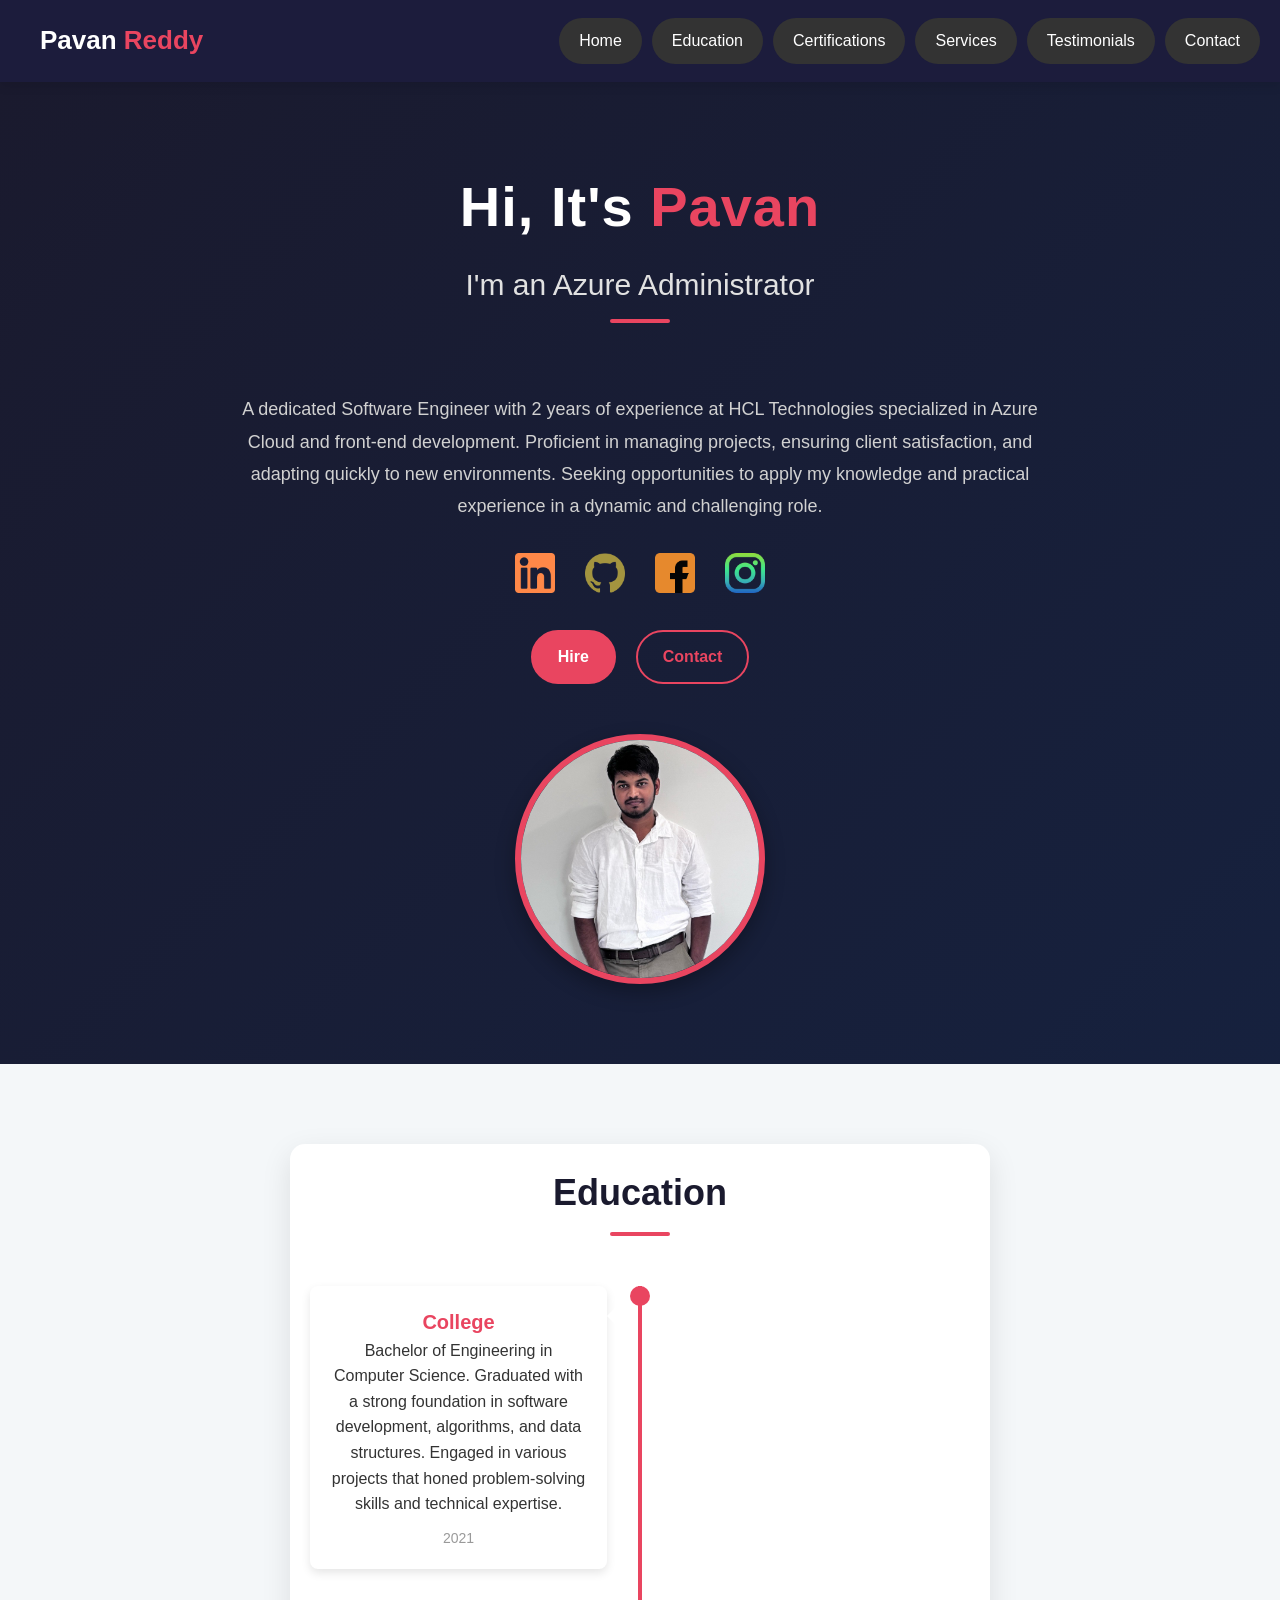
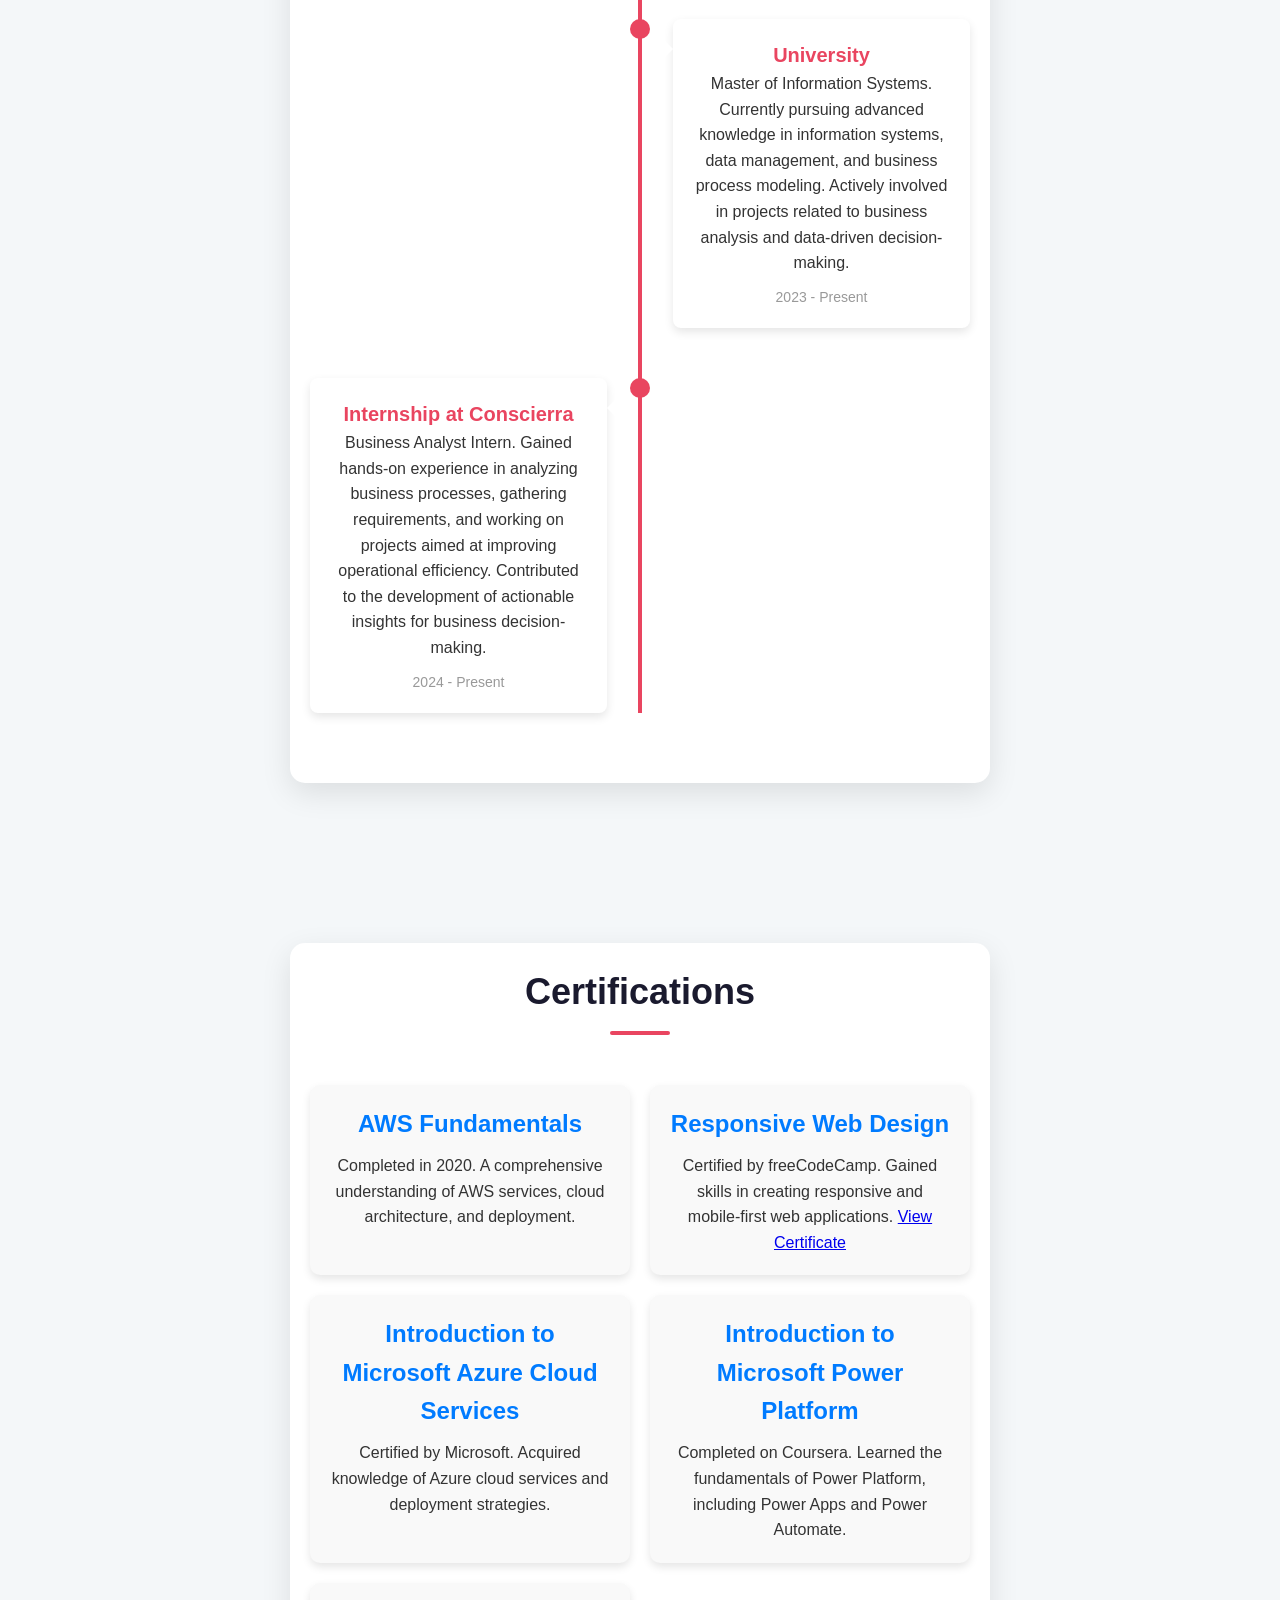
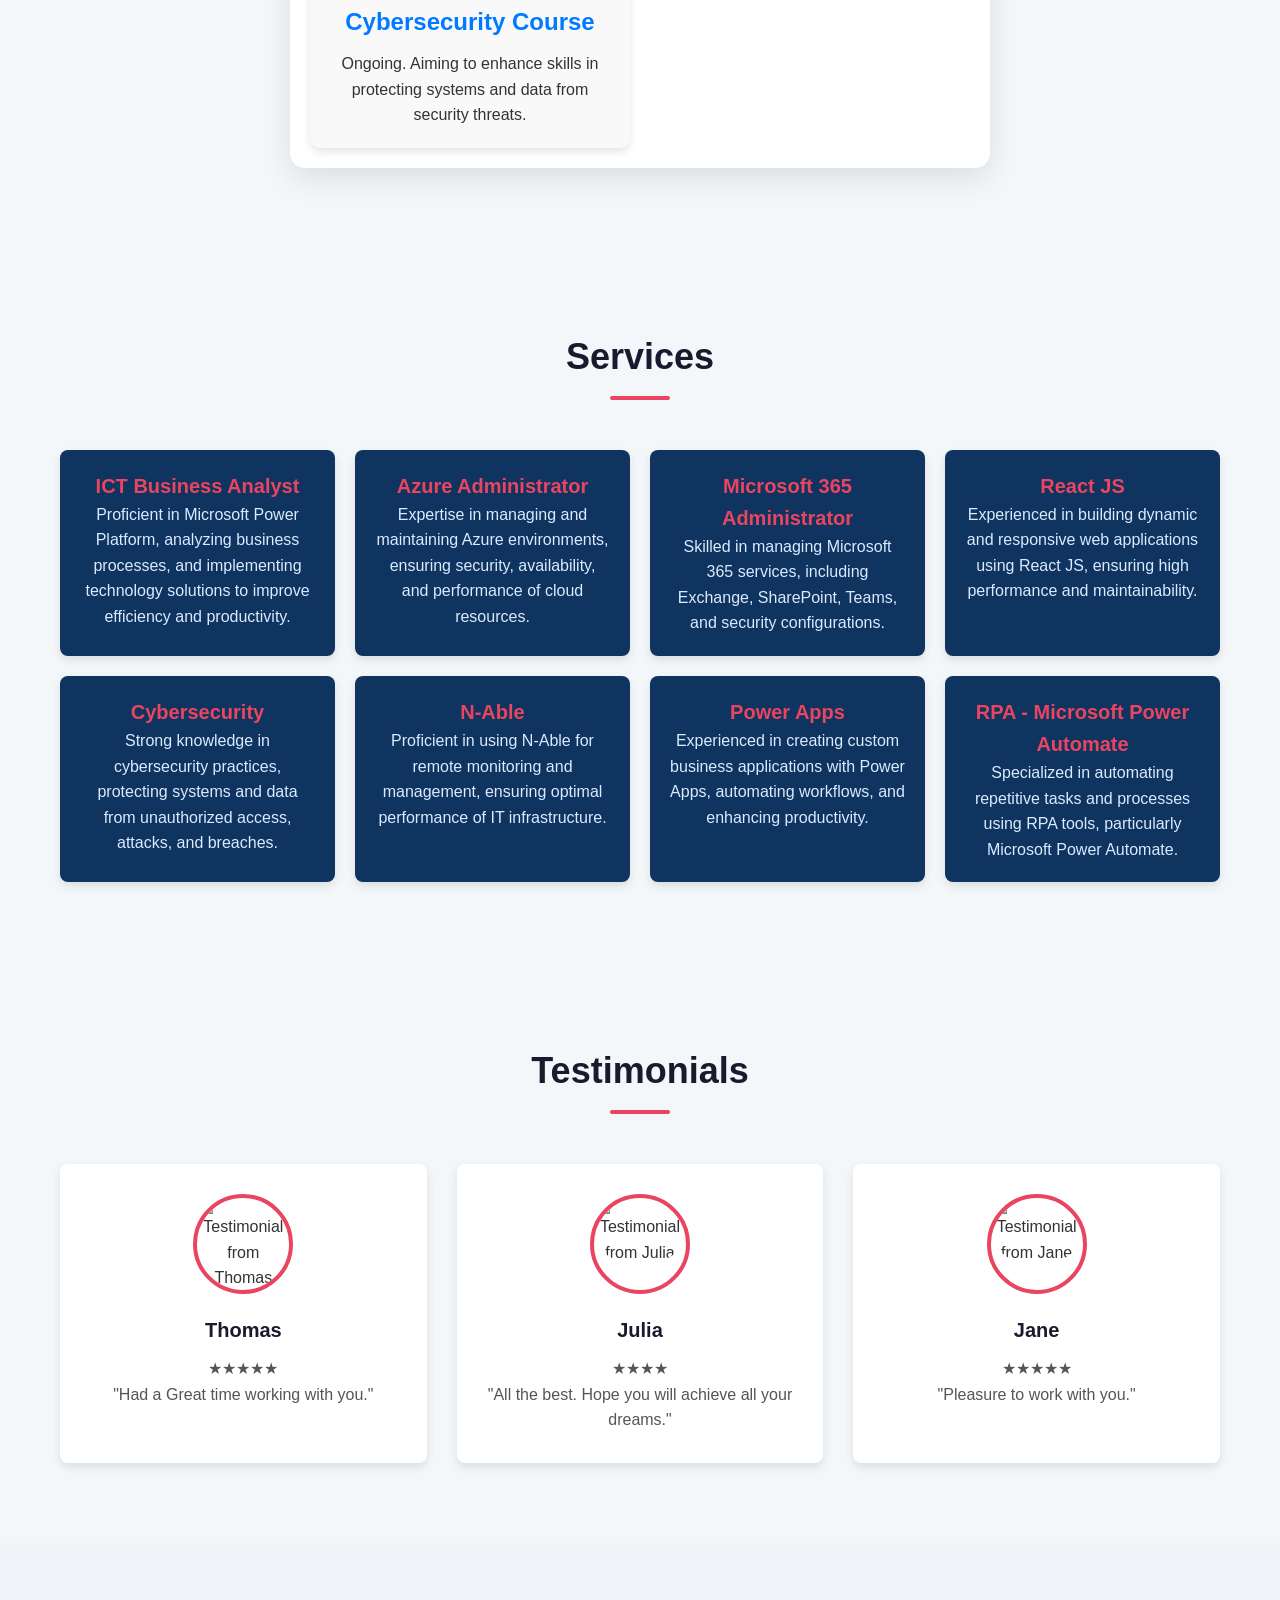
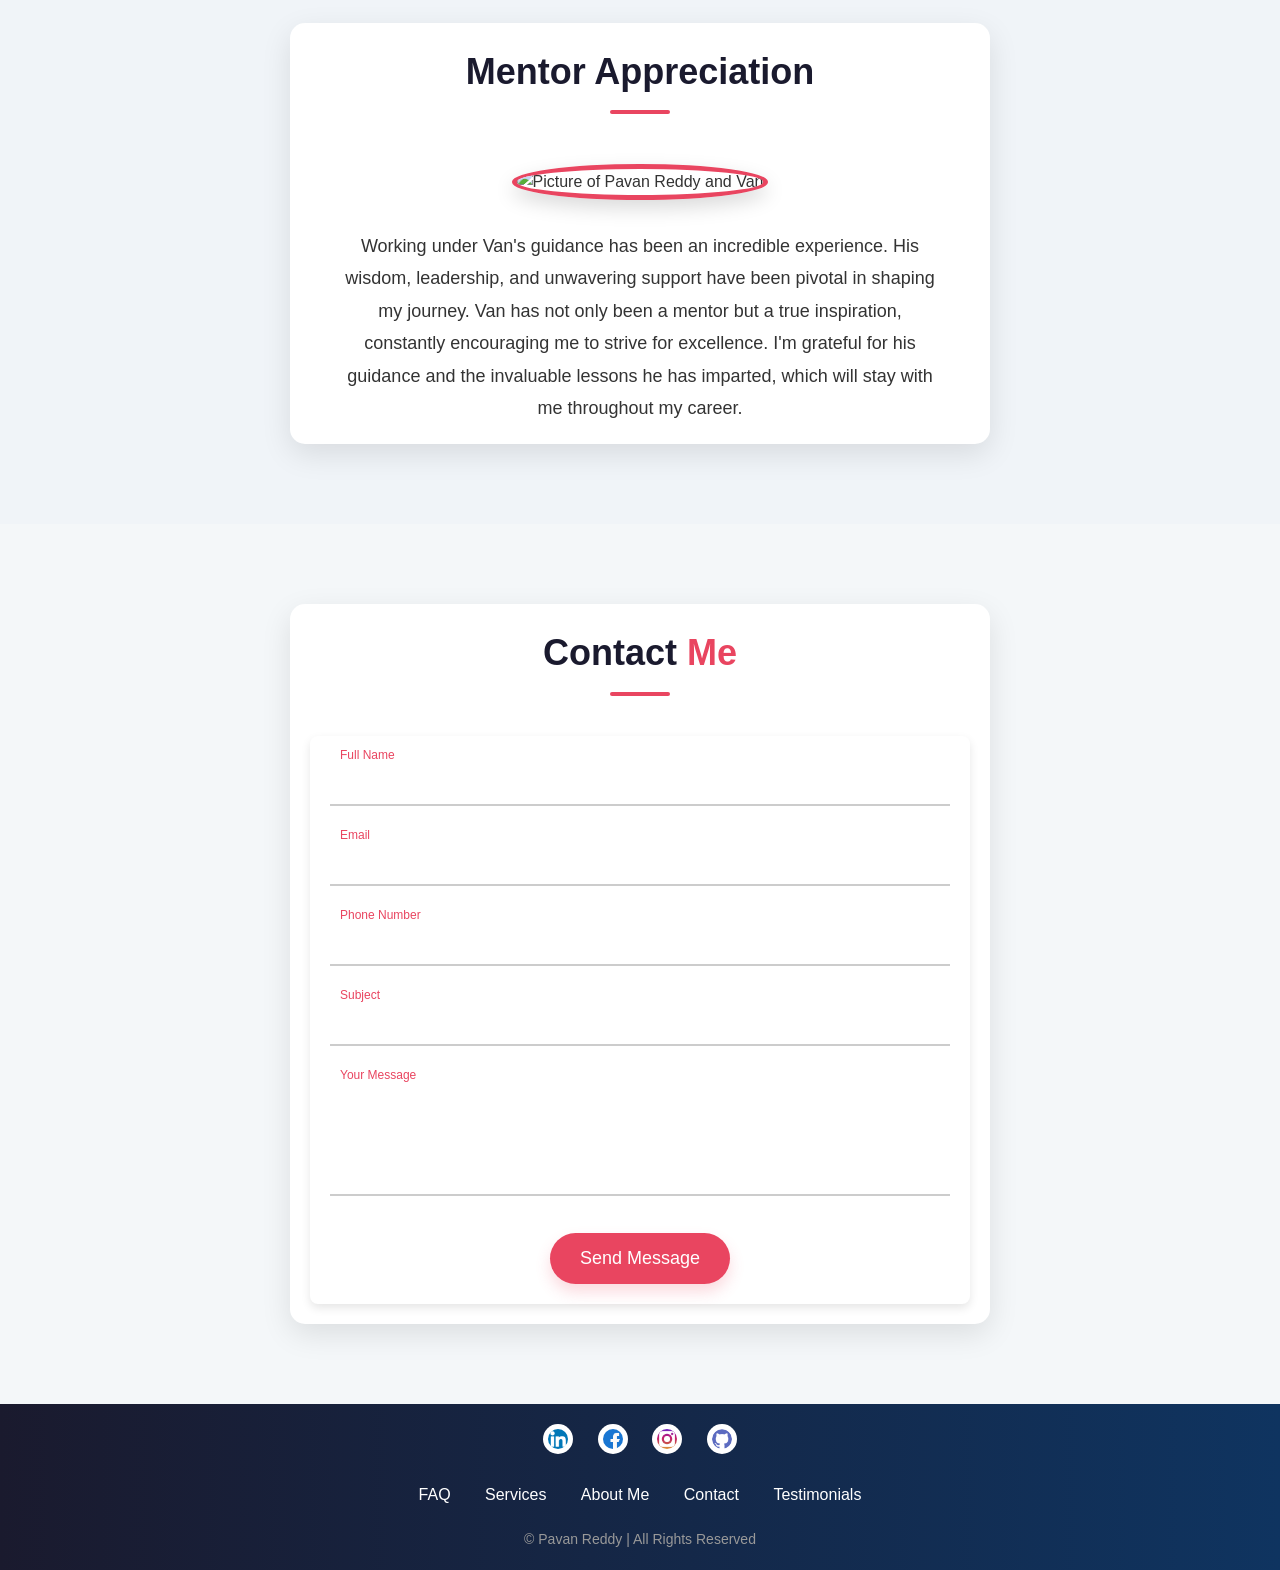
==== commit 759e268b: "index.html" ====
--- a/index.html
+++ b/index.html
@@ -204,7 +204,7 @@
         <h2 class="section-title">Mentor Appreciation</h2>
         <div class="mentor-content">
             <div class="mentor-img">
-                <img src="TestimonialPics/Image.jpg" alt="Picture of Pavan Reddy and Van">
+                <img src="TestimonialsPics/Image" alt="Picture of Pavan Reddy and Van">
             </div>
             <div class="mentor-text">
                 <p>Working under Van's guidance has been an incredible experience. His wisdom, leadership, and unwavering support have been pivotal in shaping my journey. Van has not only been a mentor but a true inspiration, constantly encouraging me to strive for excellence. I'm grateful for his guidance and the invaluable lessons he has imparted, which will stay with me throughout my career.</p>
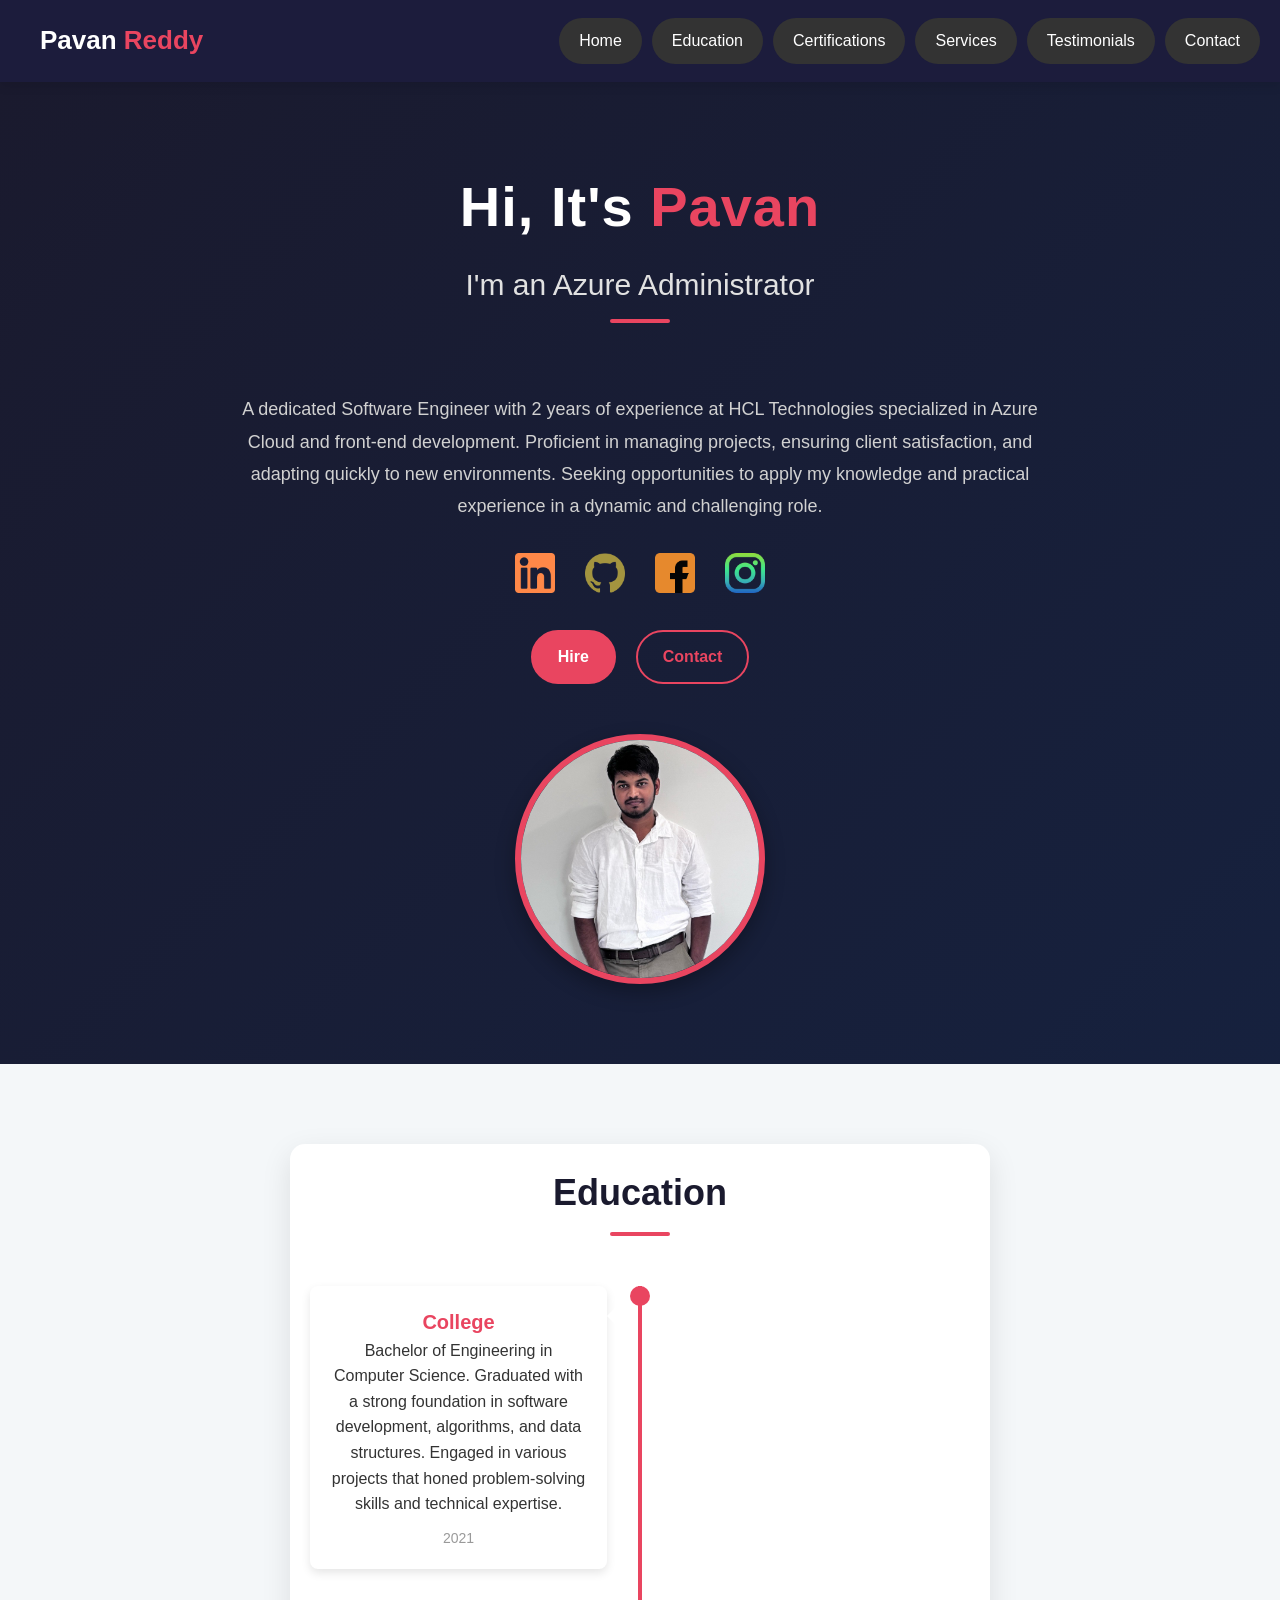
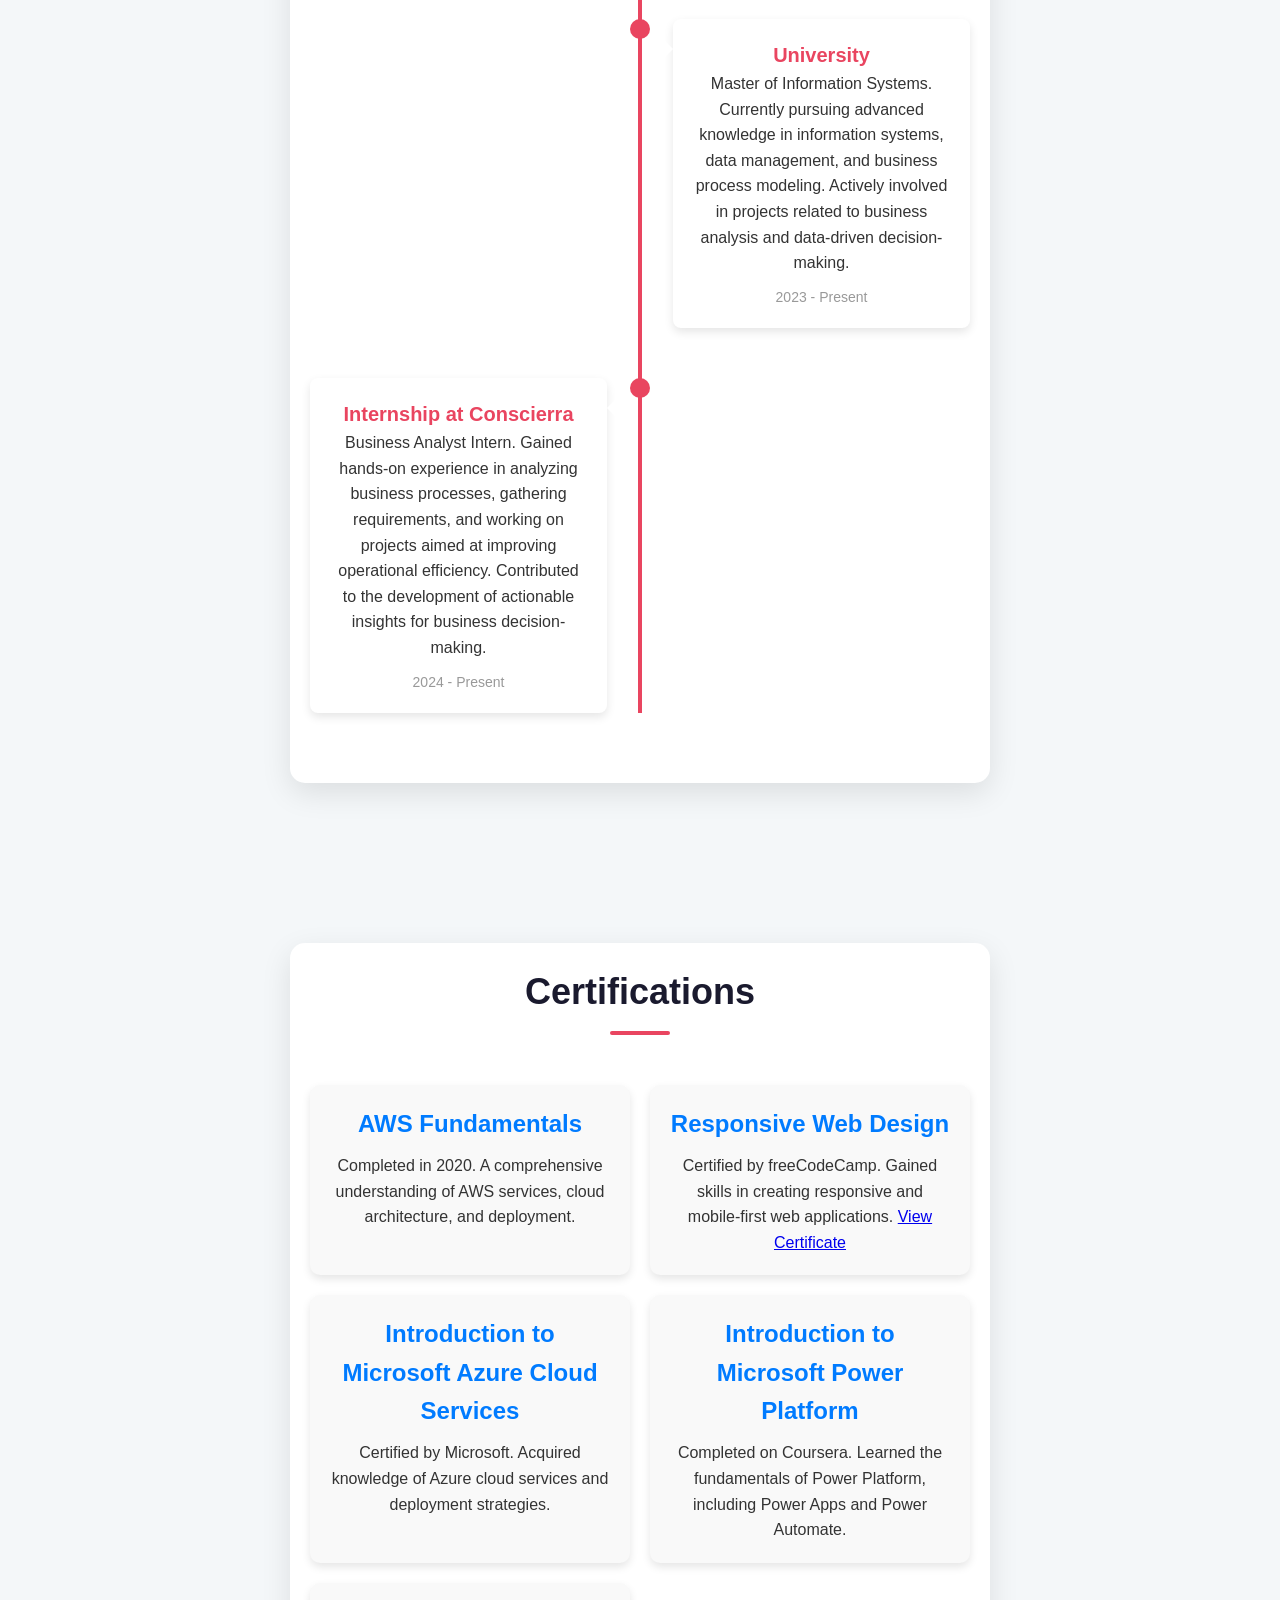
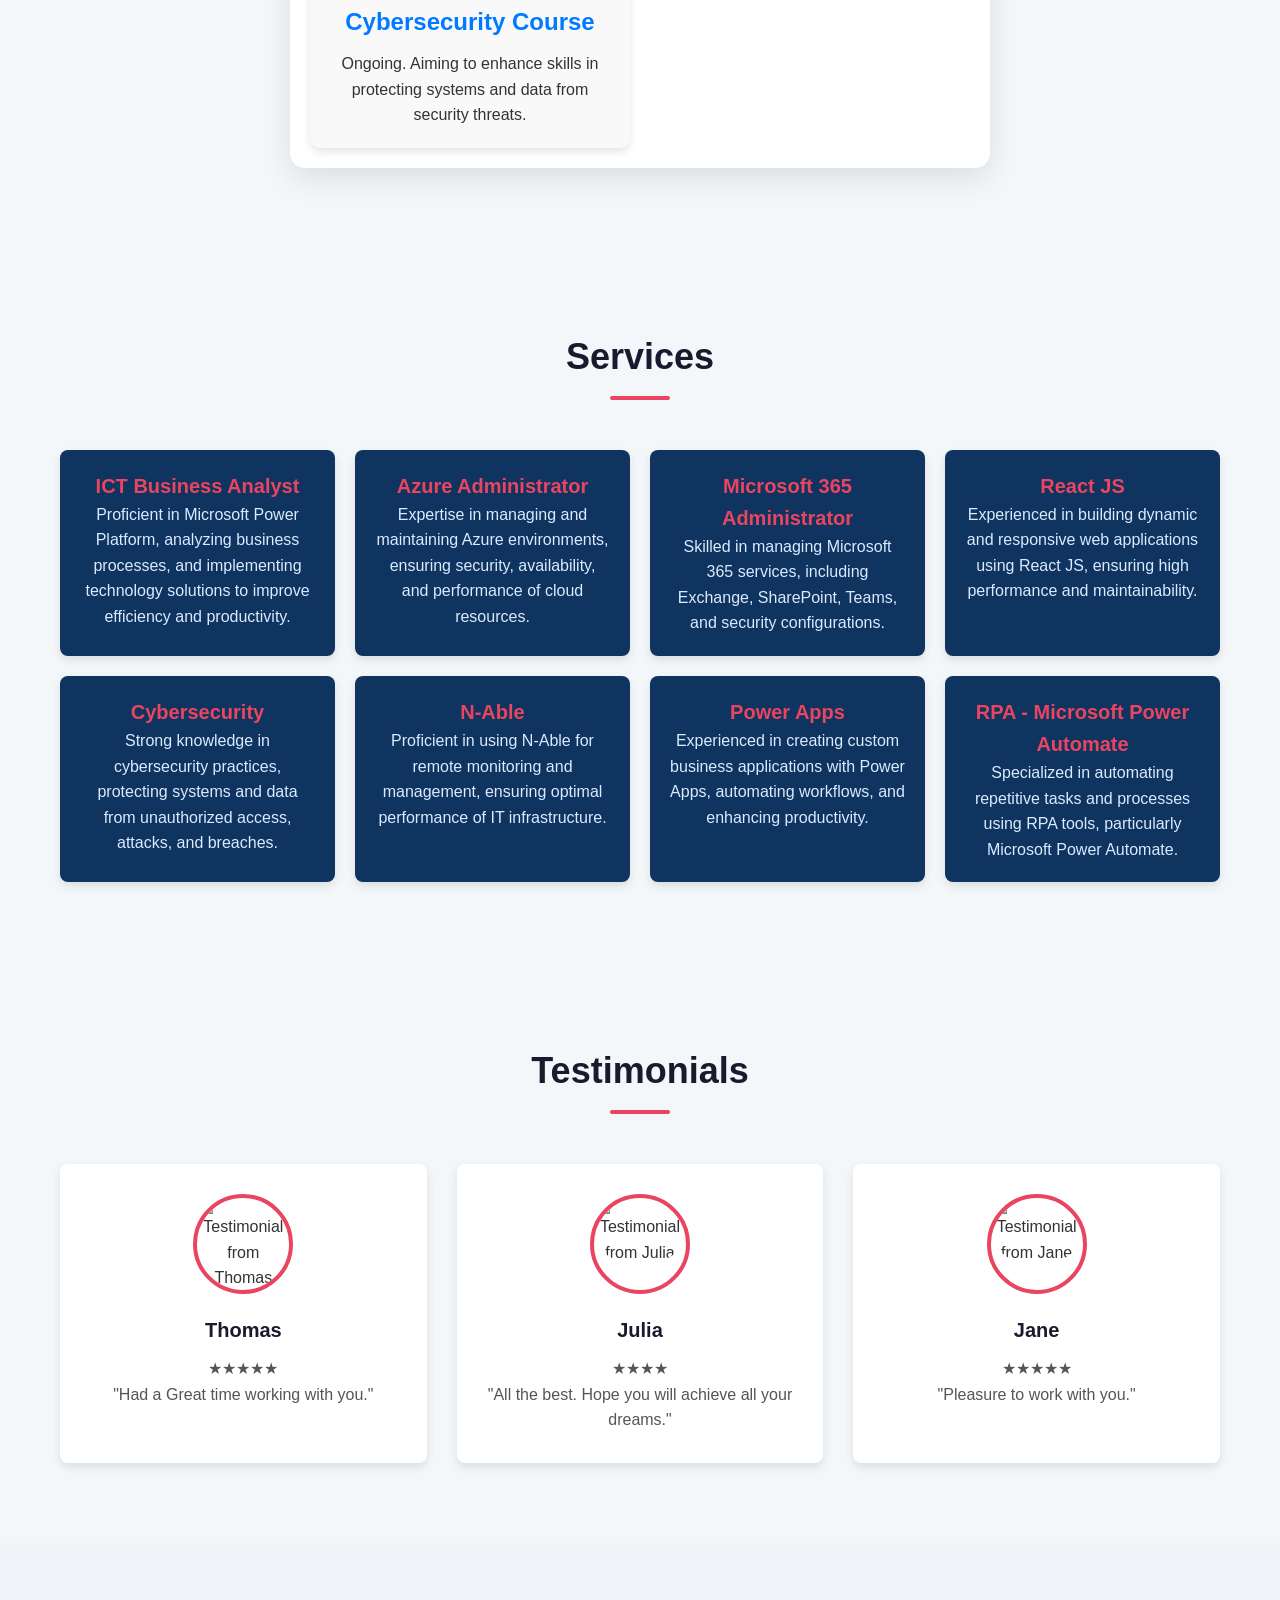
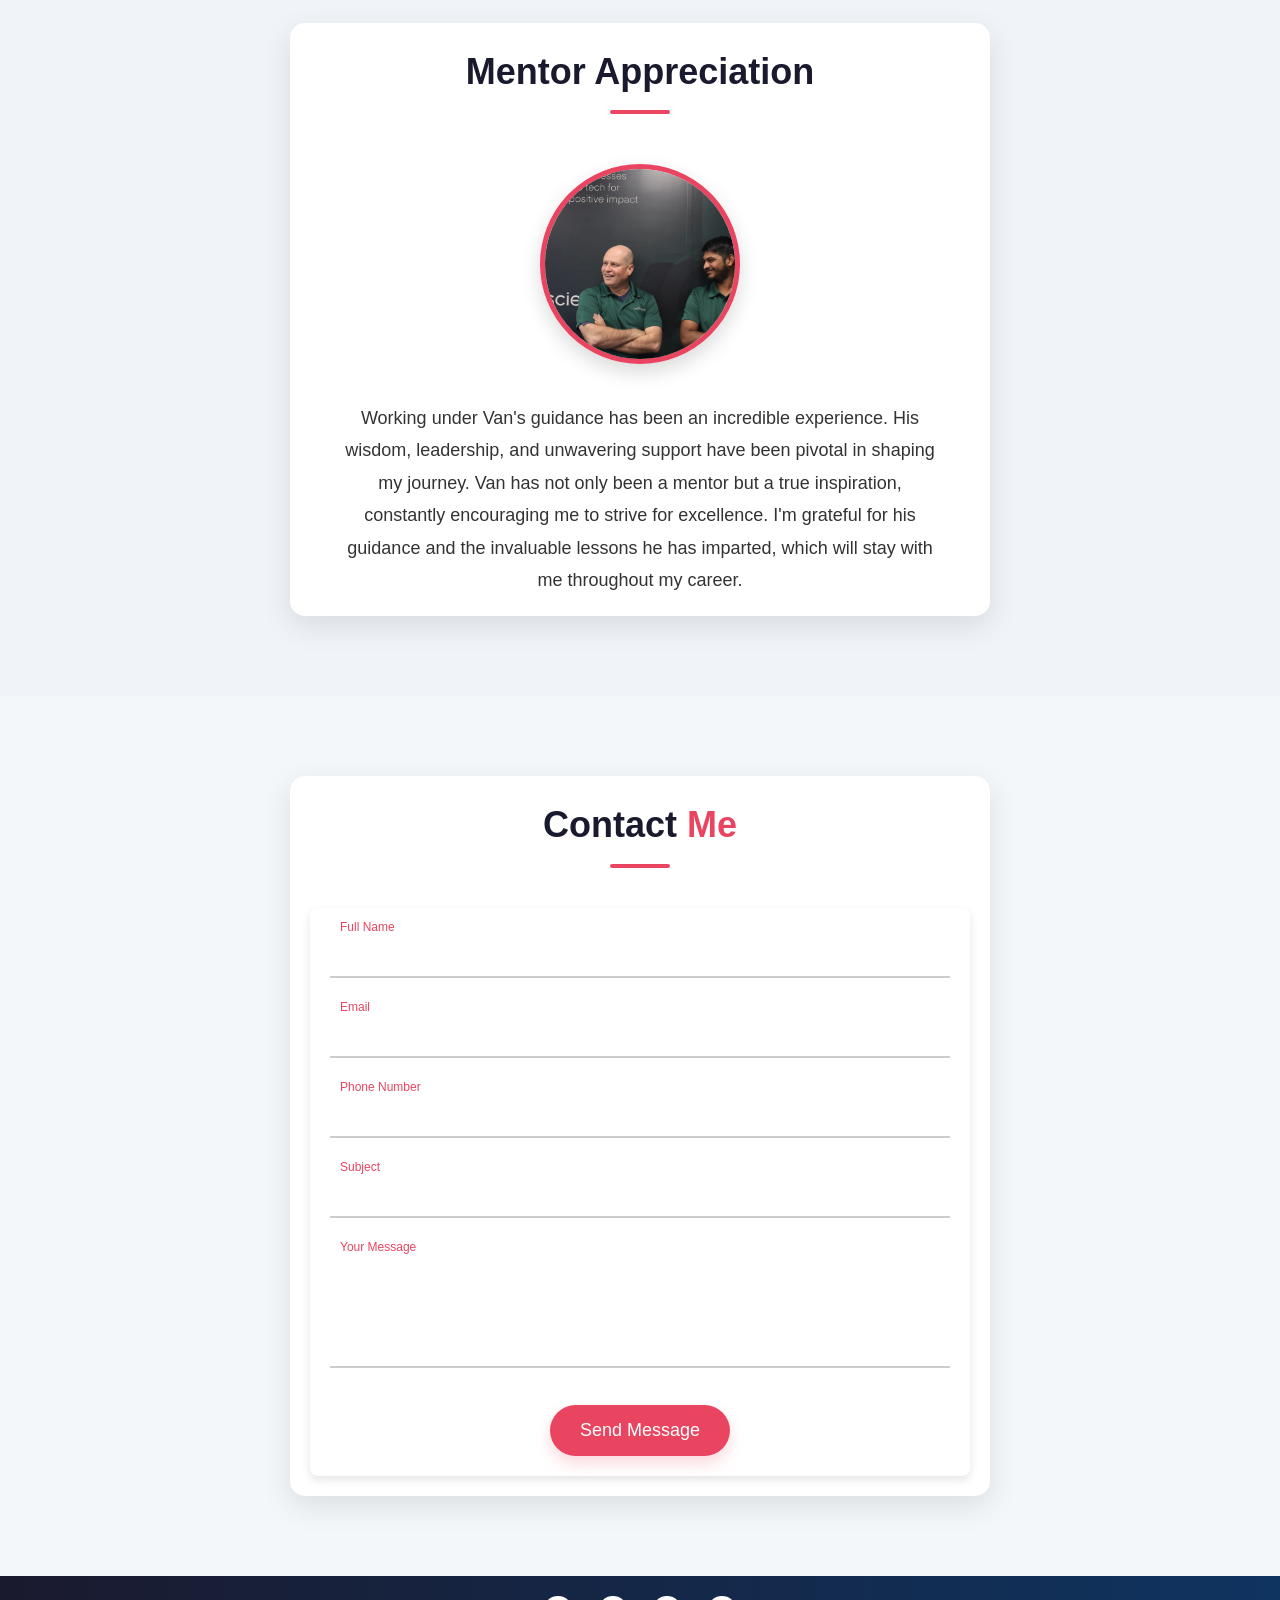
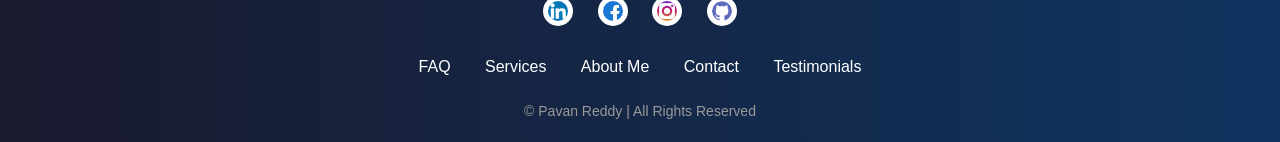
==== commit 0c32928f: "index.html" ====
--- a/index.html
+++ b/index.html
@@ -204,7 +204,7 @@
         <h2 class="section-title">Mentor Appreciation</h2>
         <div class="mentor-content">
             <div class="mentor-img">
-                <img src="TestimonialsPics/Image" alt="Picture of Pavan Reddy and Van">
+                <img src="TestimonialPics/Image.jpg" alt="Picture of Pavan Reddy and Van">
             </div>
             <div class="mentor-text">
                 <p>Working under Van's guidance has been an incredible experience. His wisdom, leadership, and unwavering support have been pivotal in shaping my journey. Van has not only been a mentor but a true inspiration, constantly encouraging me to strive for excellence. I'm grateful for his guidance and the invaluable lessons he has imparted, which will stay with me throughout my career.</p>
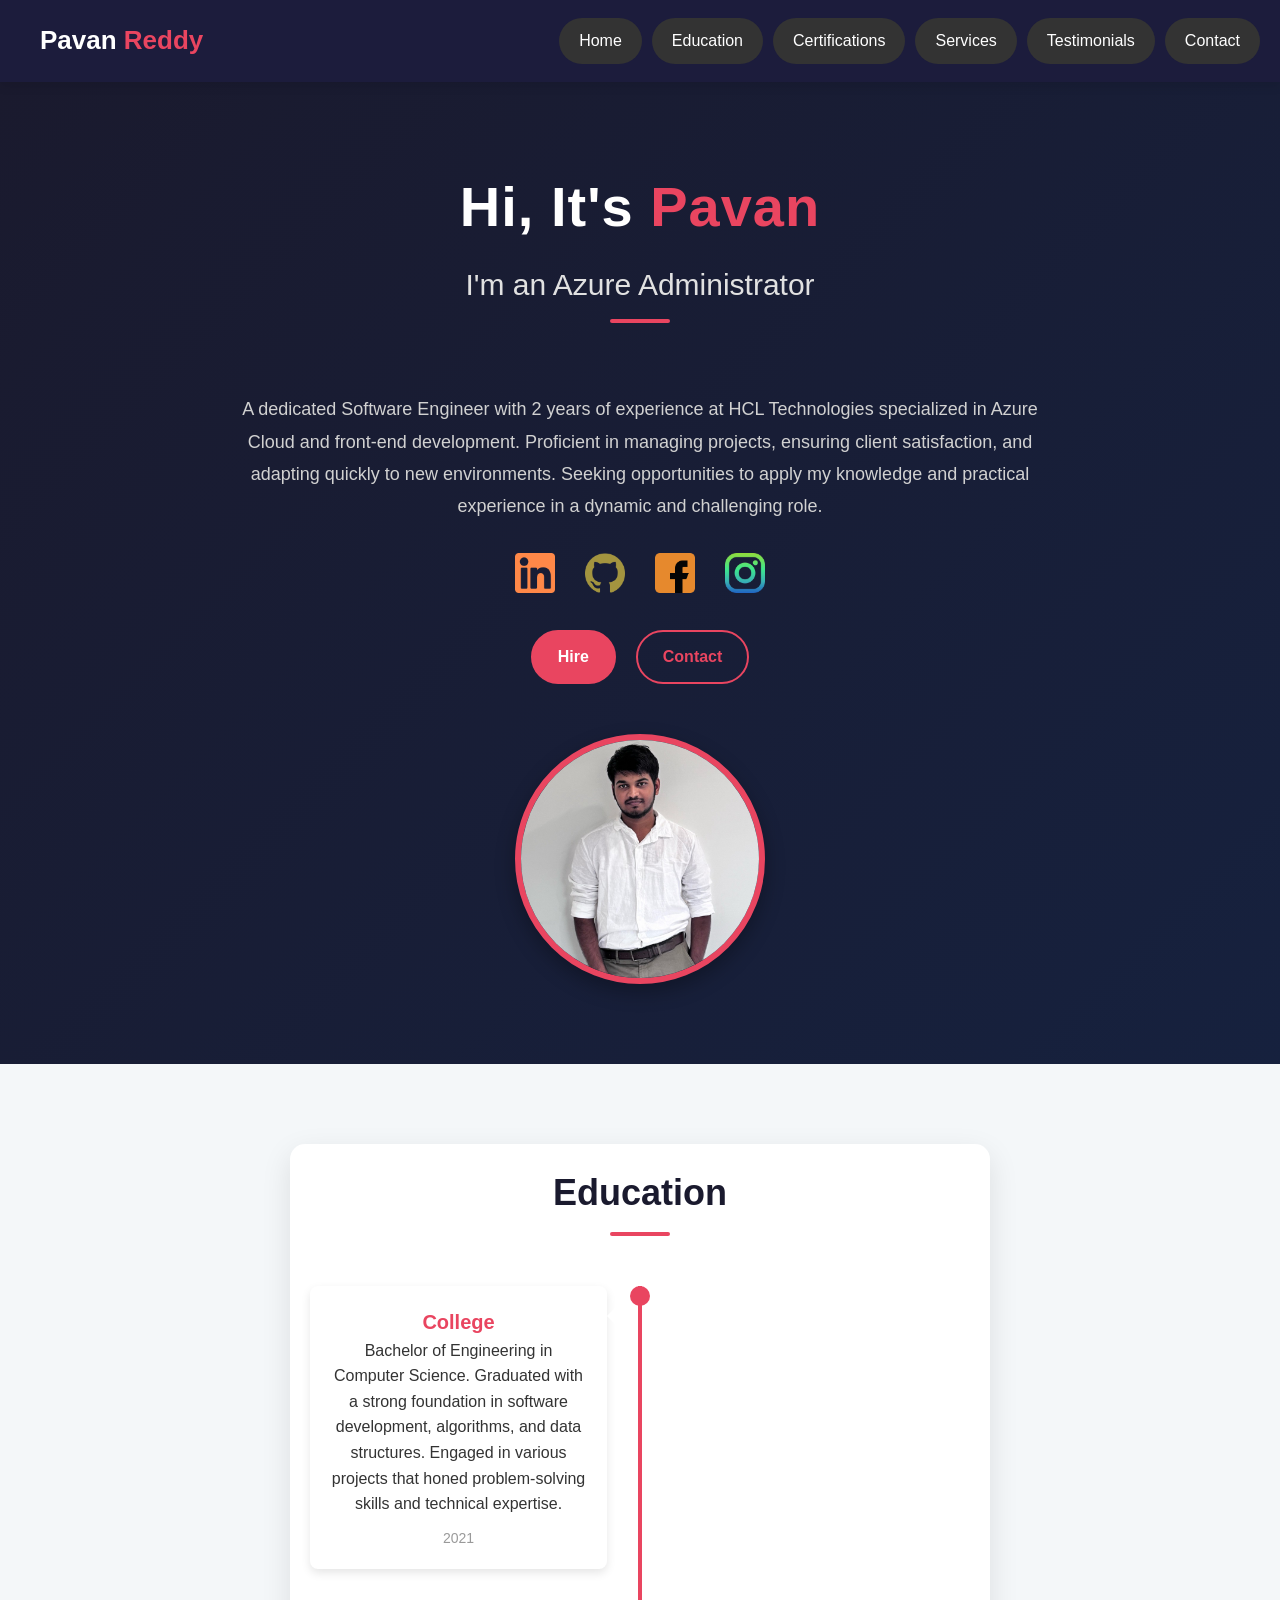
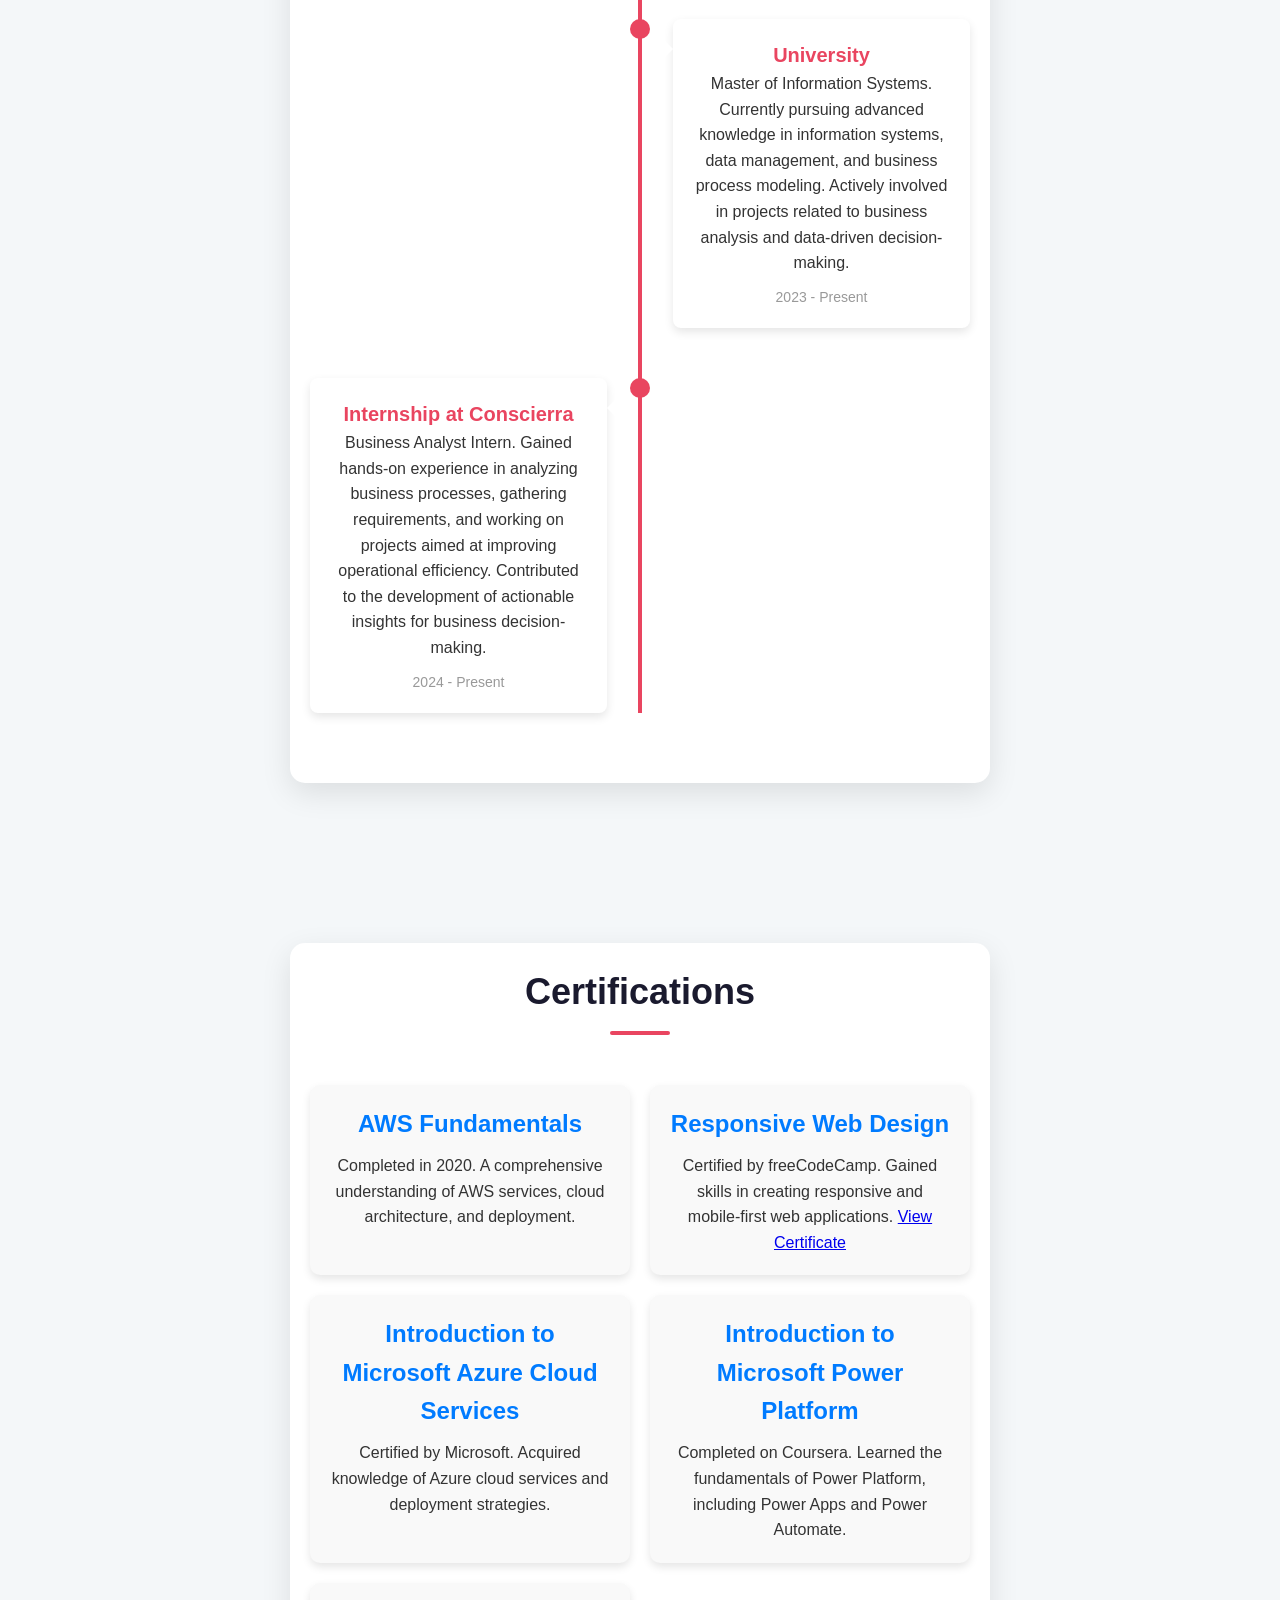
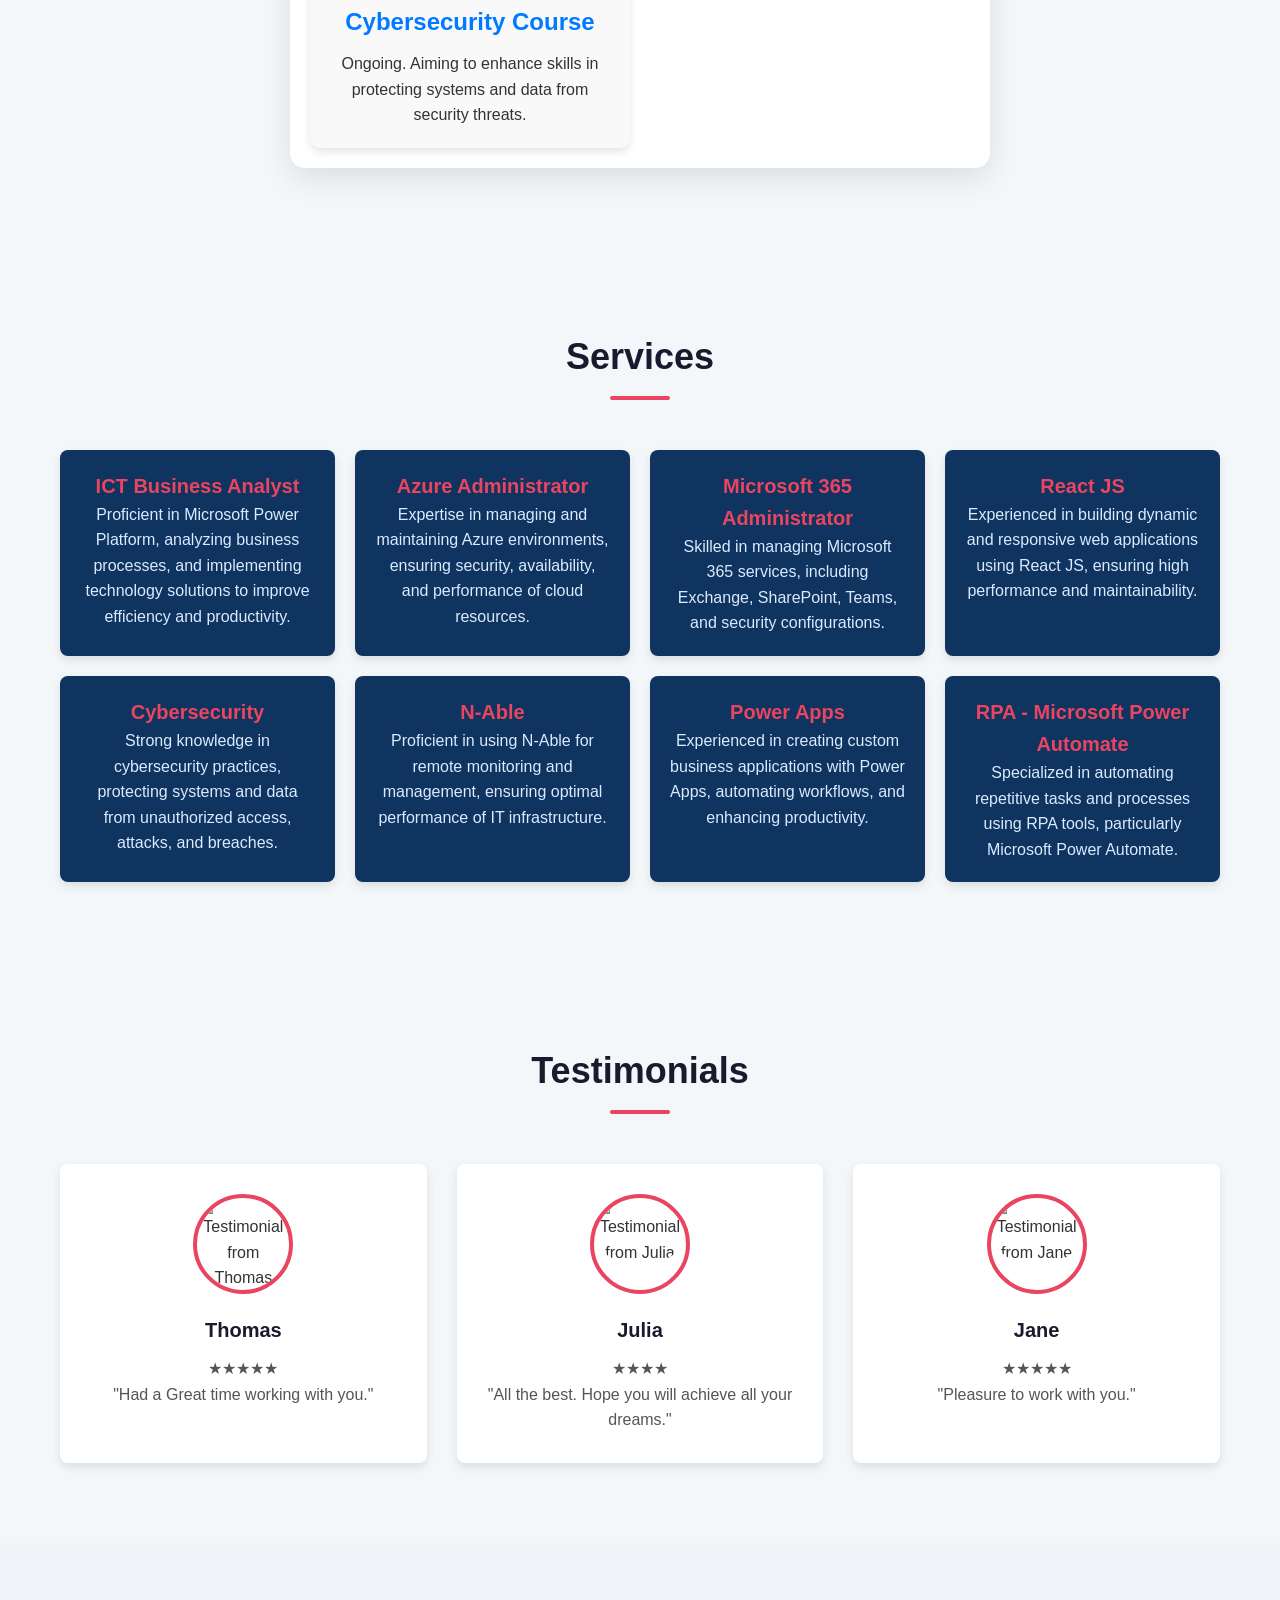
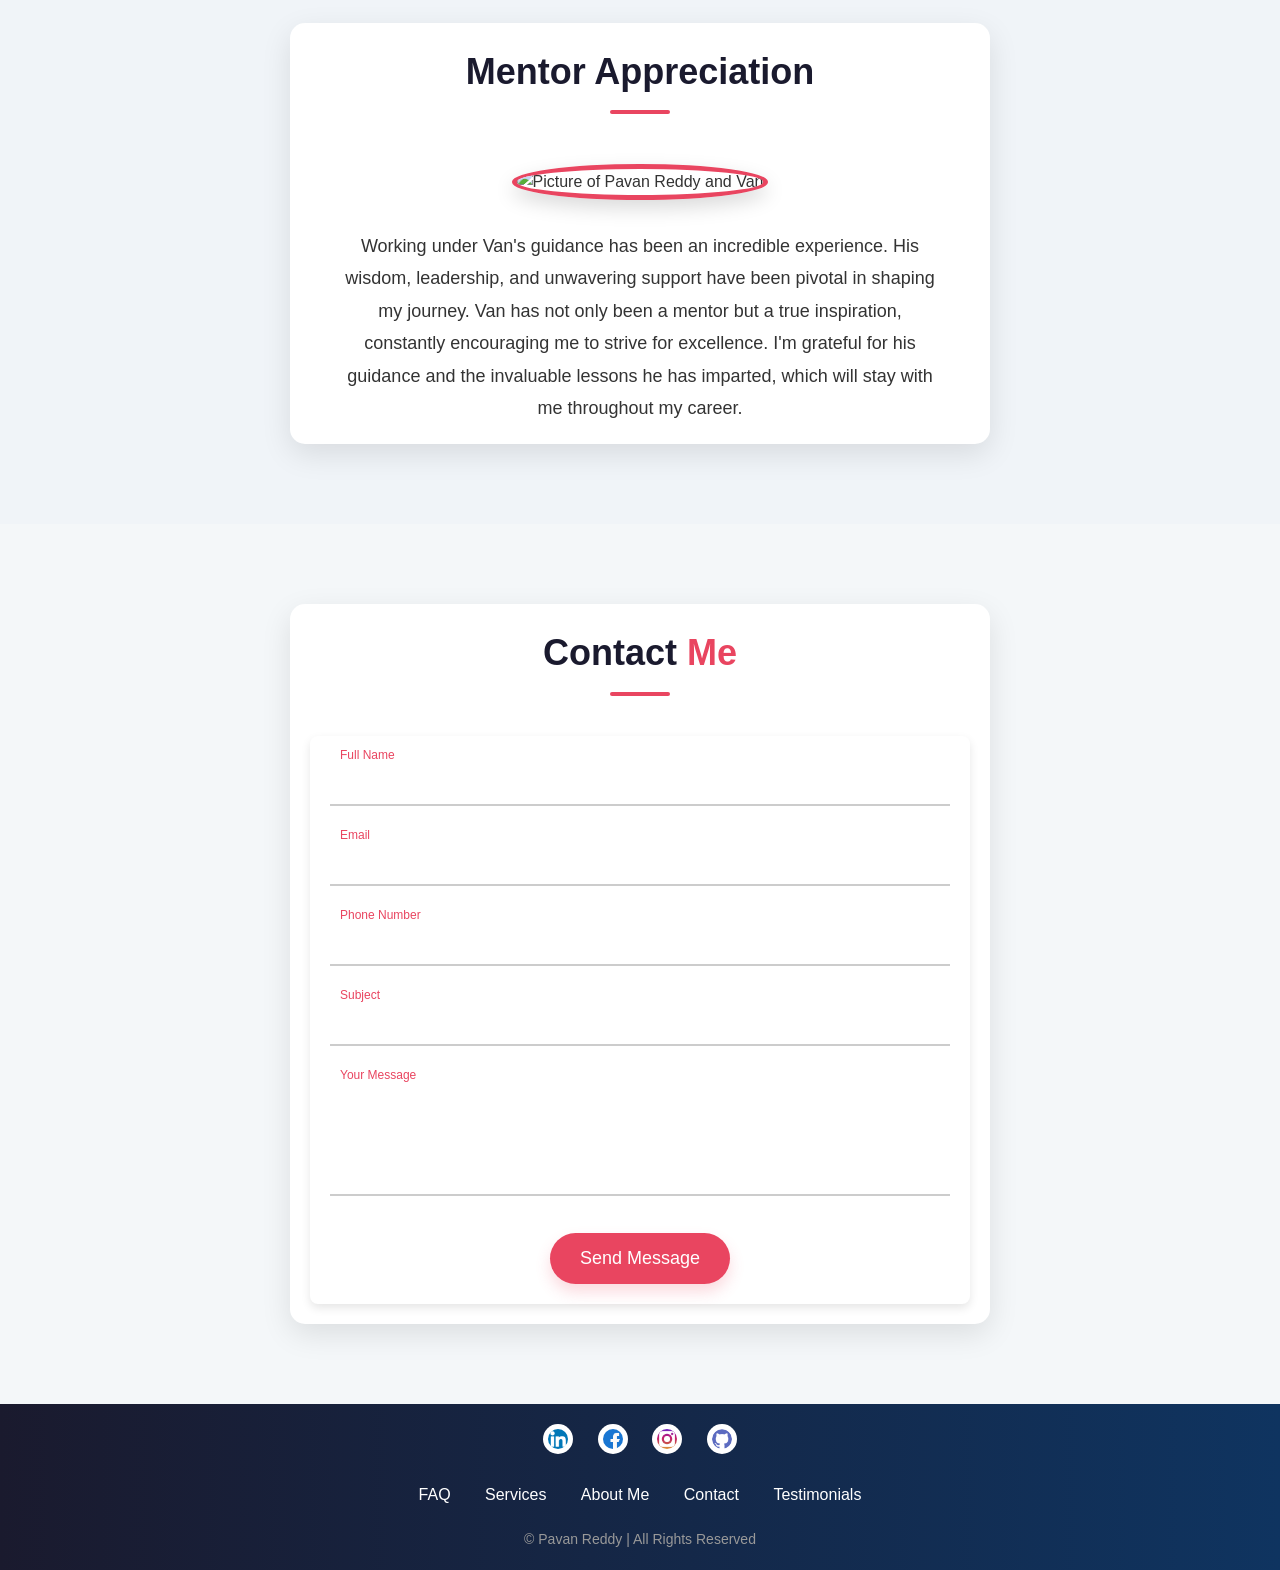
==== commit 803e0eec: "index.html" ====
--- a/index.html
+++ b/index.html
@@ -204,7 +204,7 @@
         <h2 class="section-title">Mentor Appreciation</h2>
         <div class="mentor-content">
             <div class="mentor-img">
-                <img src="TestimonialPics/Image.jpg" alt="Picture of Pavan Reddy and Van">
+                <img src="Testimonials/Image.jpg" alt="Picture of Pavan Reddy and Van">
             </div>
             <div class="mentor-text">
                 <p>Working under Van's guidance has been an incredible experience. His wisdom, leadership, and unwavering support have been pivotal in shaping my journey. Van has not only been a mentor but a true inspiration, constantly encouraging me to strive for excellence. I'm grateful for his guidance and the invaluable lessons he has imparted, which will stay with me throughout my career.</p>
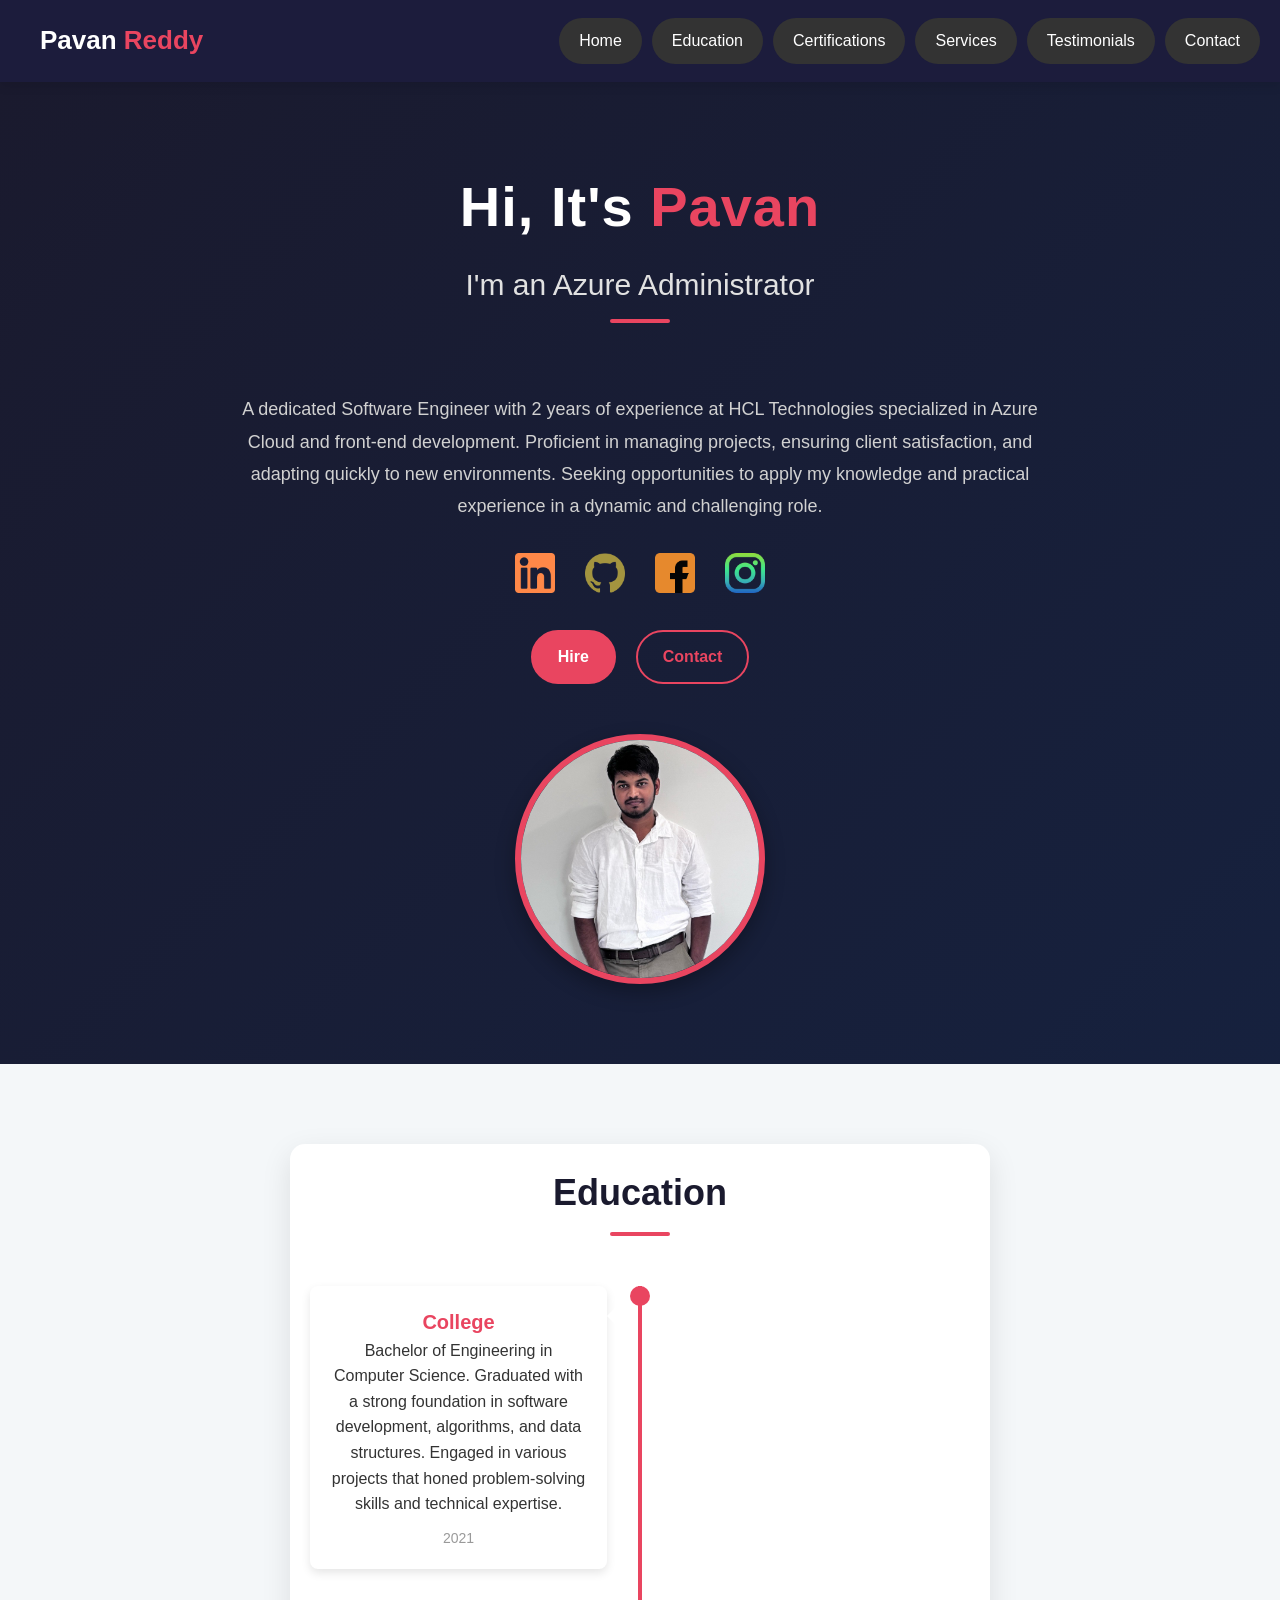
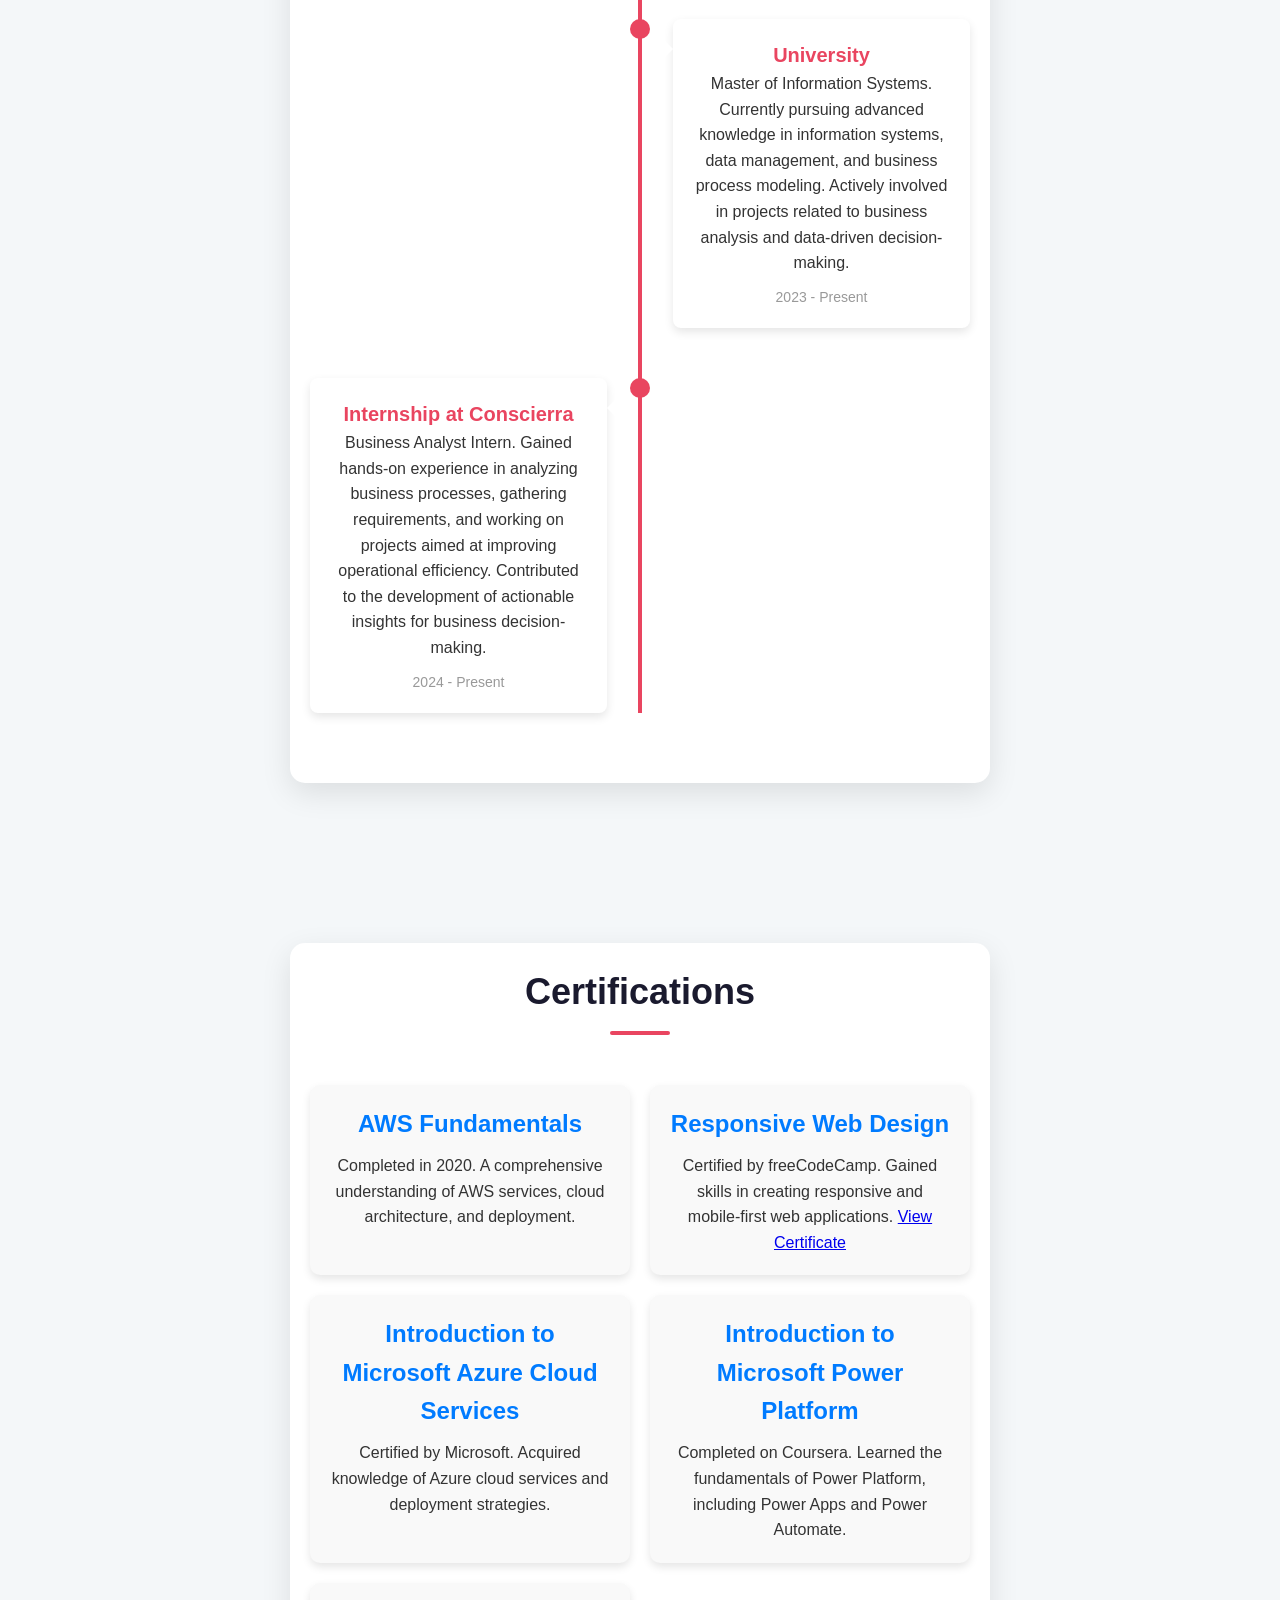
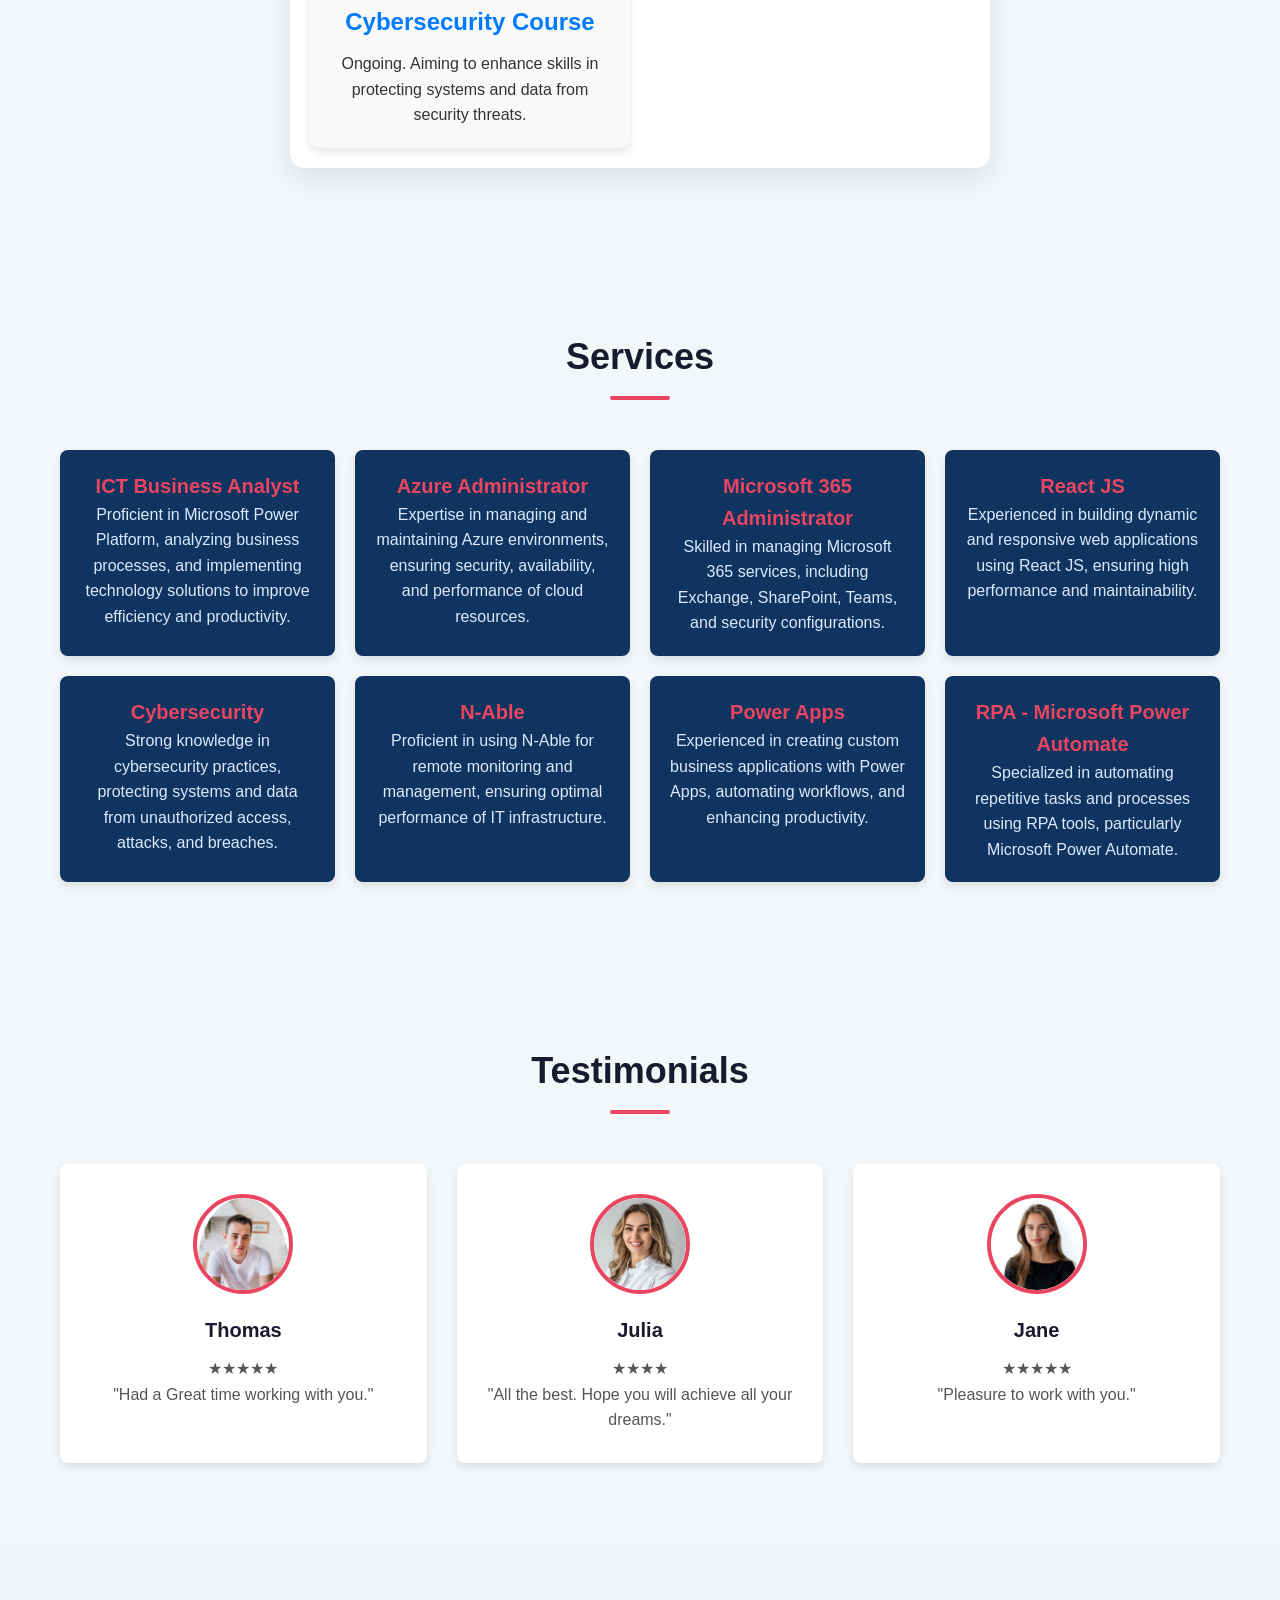
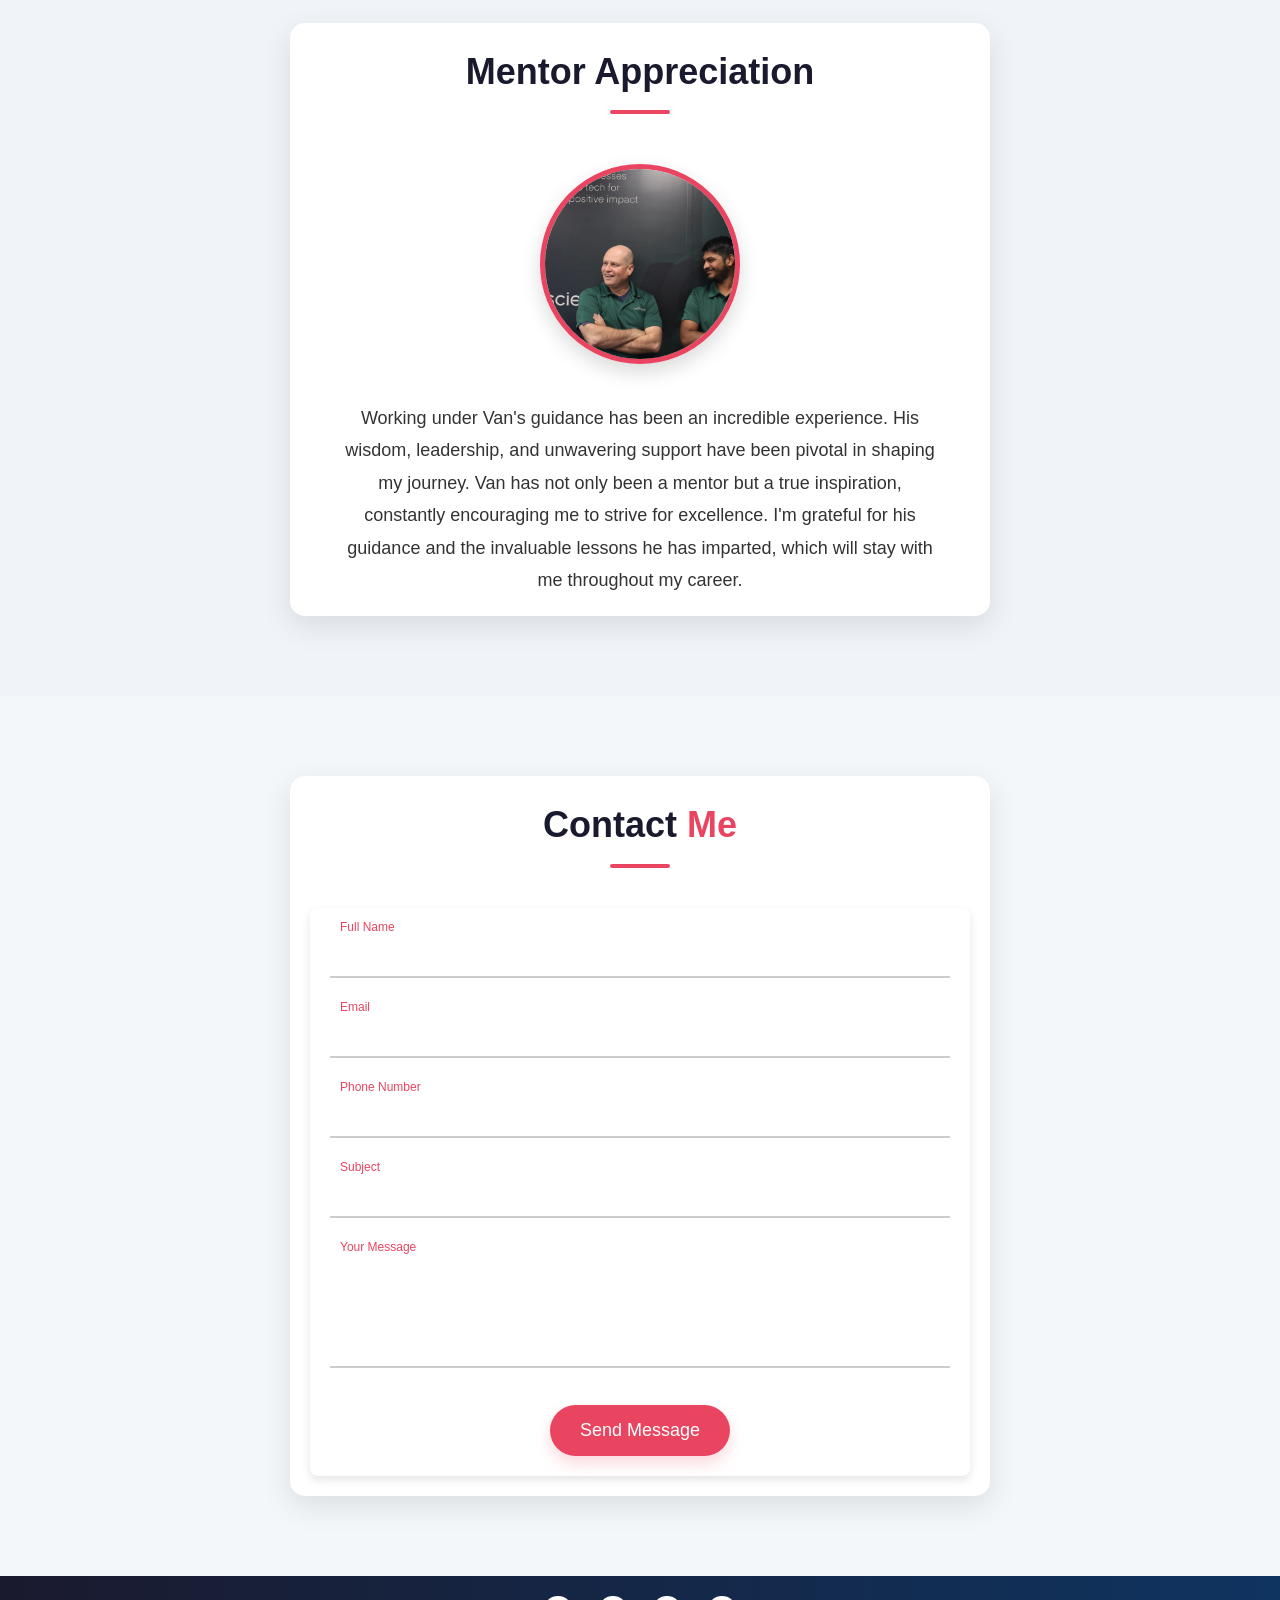
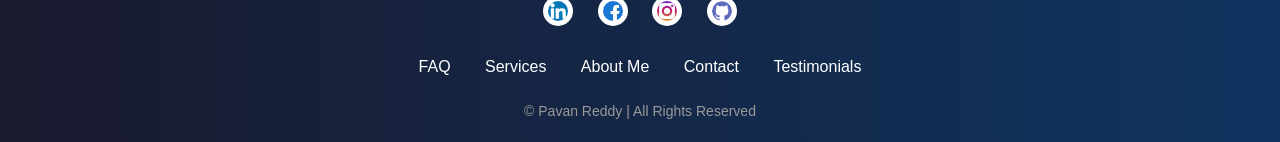
==== commit 9540d847: "index.html" ====
--- a/index.html
+++ b/index.html
@@ -173,7 +173,7 @@
         <div class="testimonials-grid">
             <div class="testimonial-item">
                 <div class="testimonial-image">
-                    <img src="Testimonials/Th.avif" alt="Testimonial from Thomas">
+                    <img src="TestimonialPics/Th.avif" alt="Testimonial from Thomas">
                 </div>
                 <h3>Thomas</h3>
                 <p>★★★★★</p>
@@ -181,7 +181,7 @@
             </div>
             <div class="testimonial-item">
                 <div class="testimonial-image">
-                    <img src="Testimonials/julia.avif" alt="Testimonial from Julia">
+                    <img src="TestimonialPics/julia.avif" alt="Testimonial from Julia">
                 </div>
                 <h3>Julia</h3>
                 <p>★★★★</p>
@@ -189,7 +189,7 @@
             </div>
             <div class="testimonial-item">
                 <div class="testimonial-image">
-                    <img src="Testimonials/Jane.jpg" alt="Testimonial from Jane">
+                    <img src="TestimonialPics/Jane.jpg" alt="Testimonial from Jane">
                 </div>
                 <h3>Jane</h3>
                 <p>★★★★★</p>
@@ -204,7 +204,7 @@
         <h2 class="section-title">Mentor Appreciation</h2>
         <div class="mentor-content">
             <div class="mentor-img">
-                <img src="Testimonials/Image.jpg" alt="Picture of Pavan Reddy and Van">
+                <img src="TestimonialPics/Image.jpg" alt="Picture of Pavan Reddy and Van">
             </div>
             <div class="mentor-text">
                 <p>Working under Van's guidance has been an incredible experience. His wisdom, leadership, and unwavering support have been pivotal in shaping my journey. Van has not only been a mentor but a true inspiration, constantly encouraging me to strive for excellence. I'm grateful for his guidance and the invaluable lessons he has imparted, which will stay with me throughout my career.</p>
